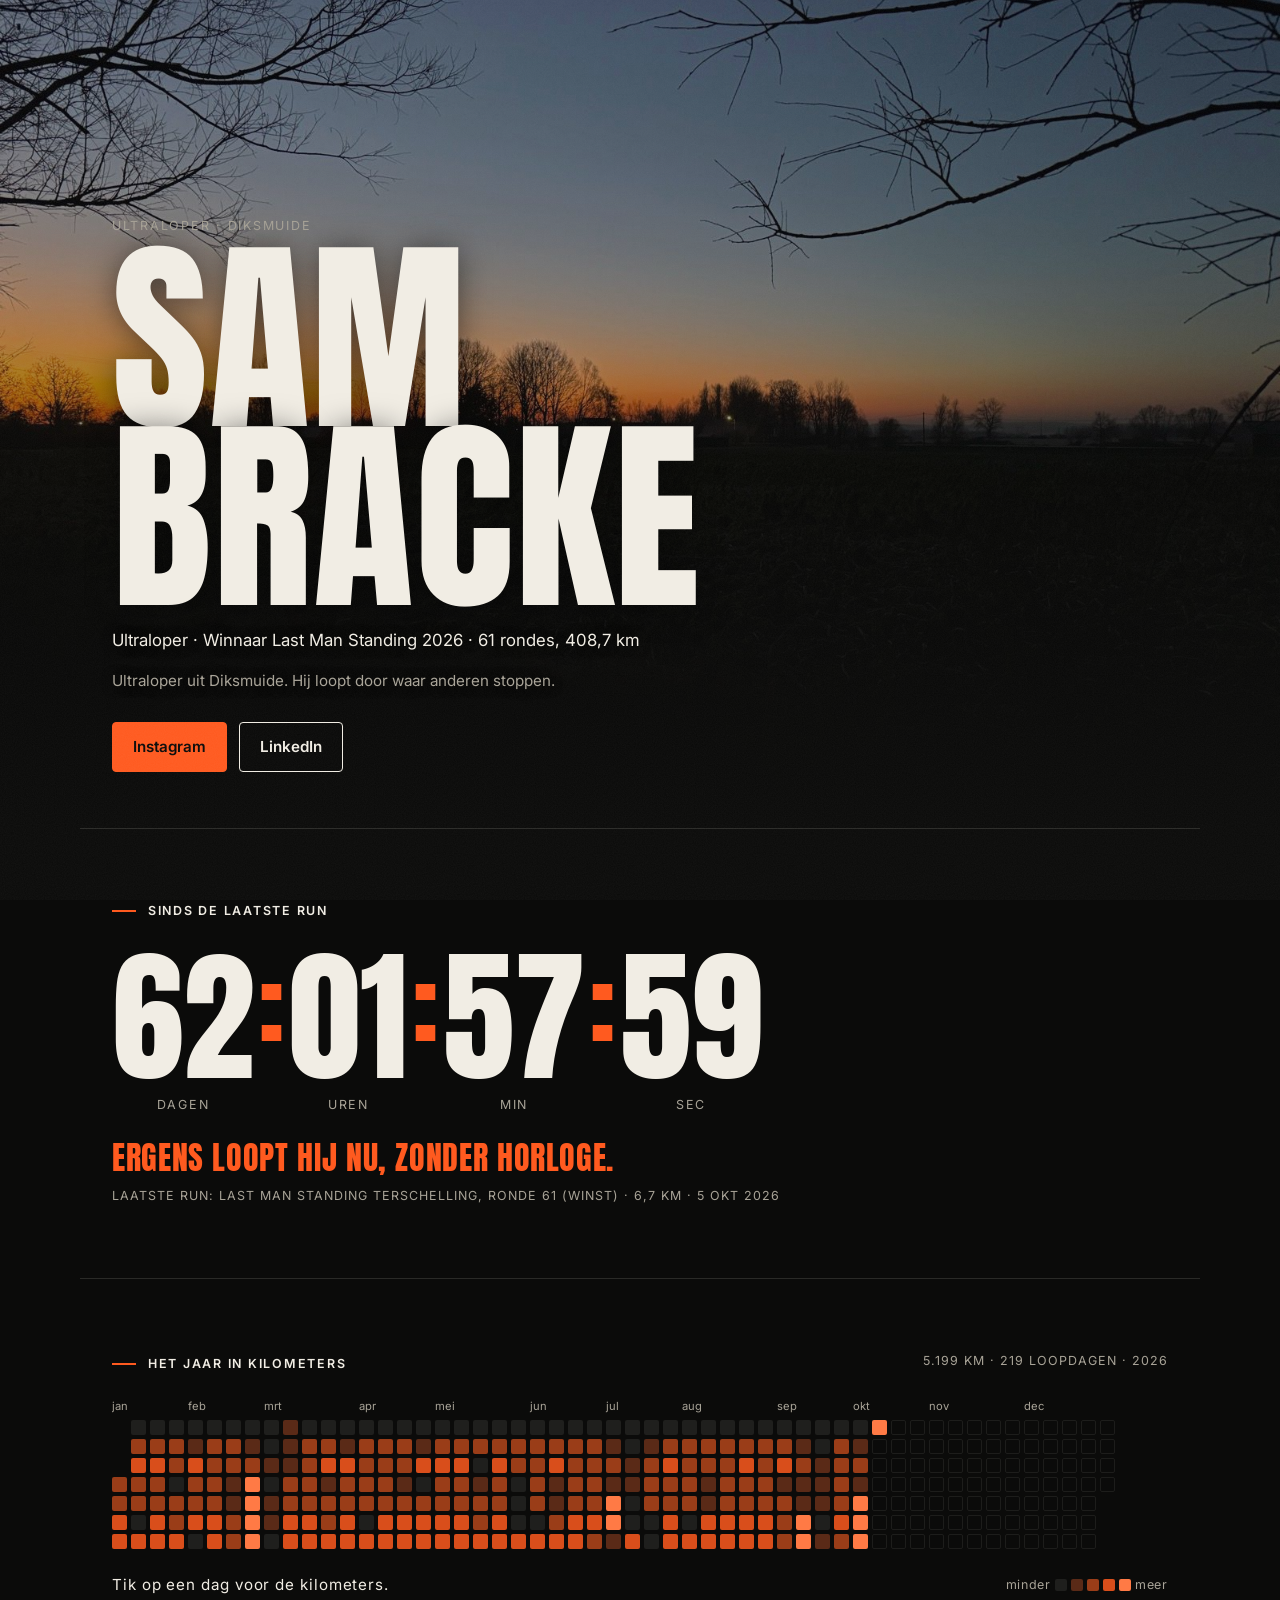
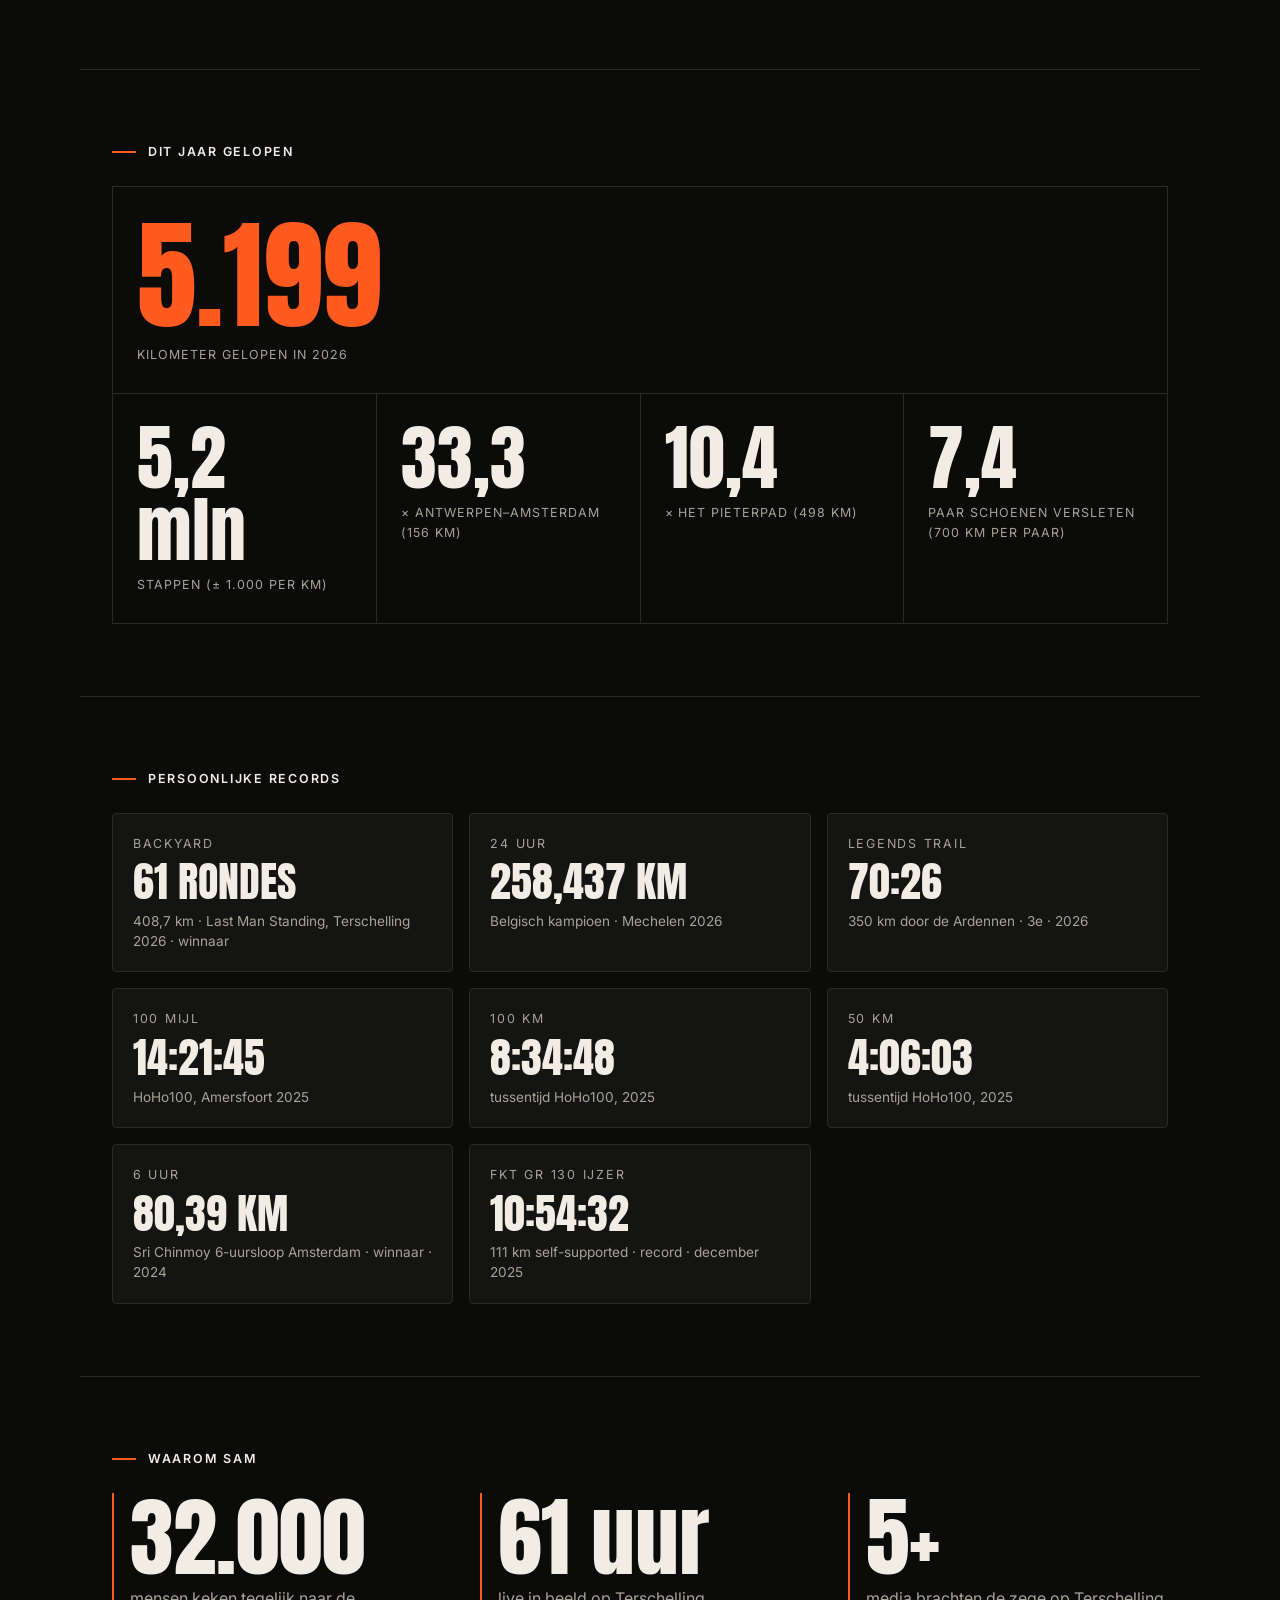
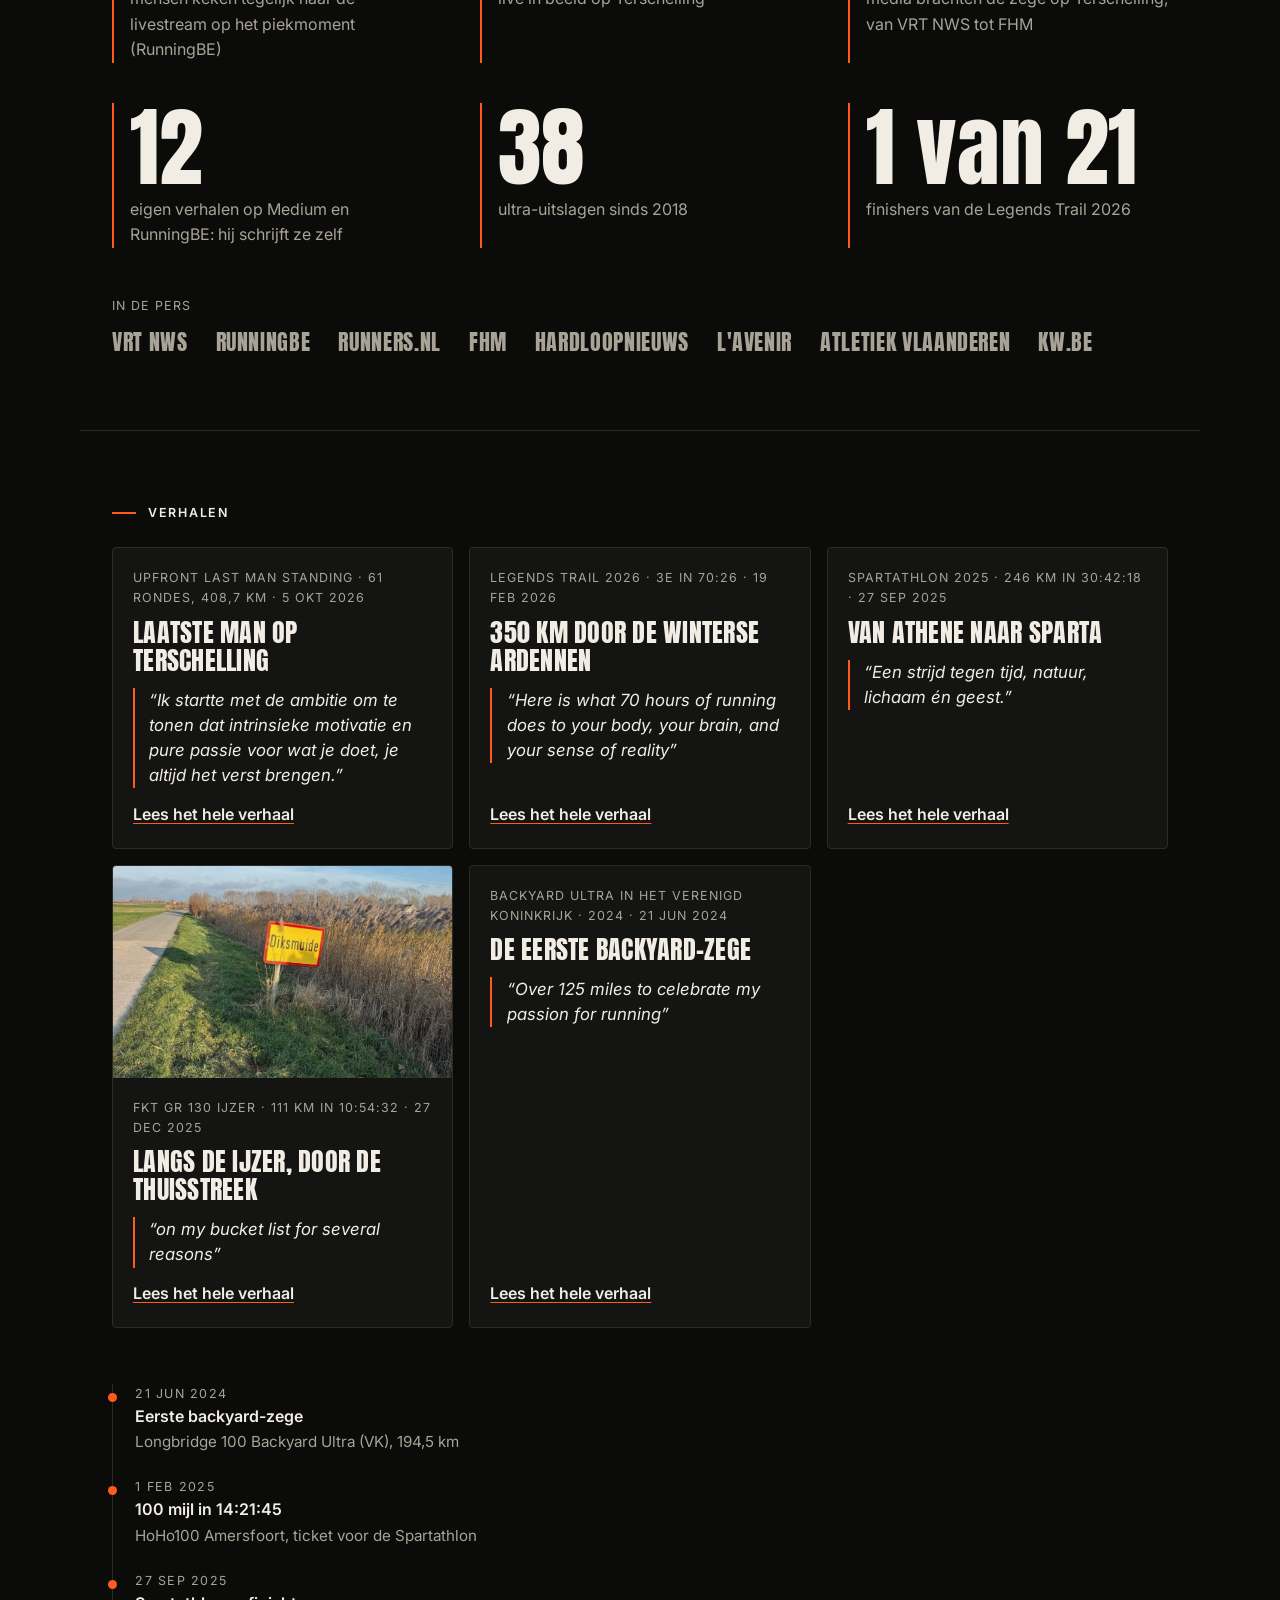
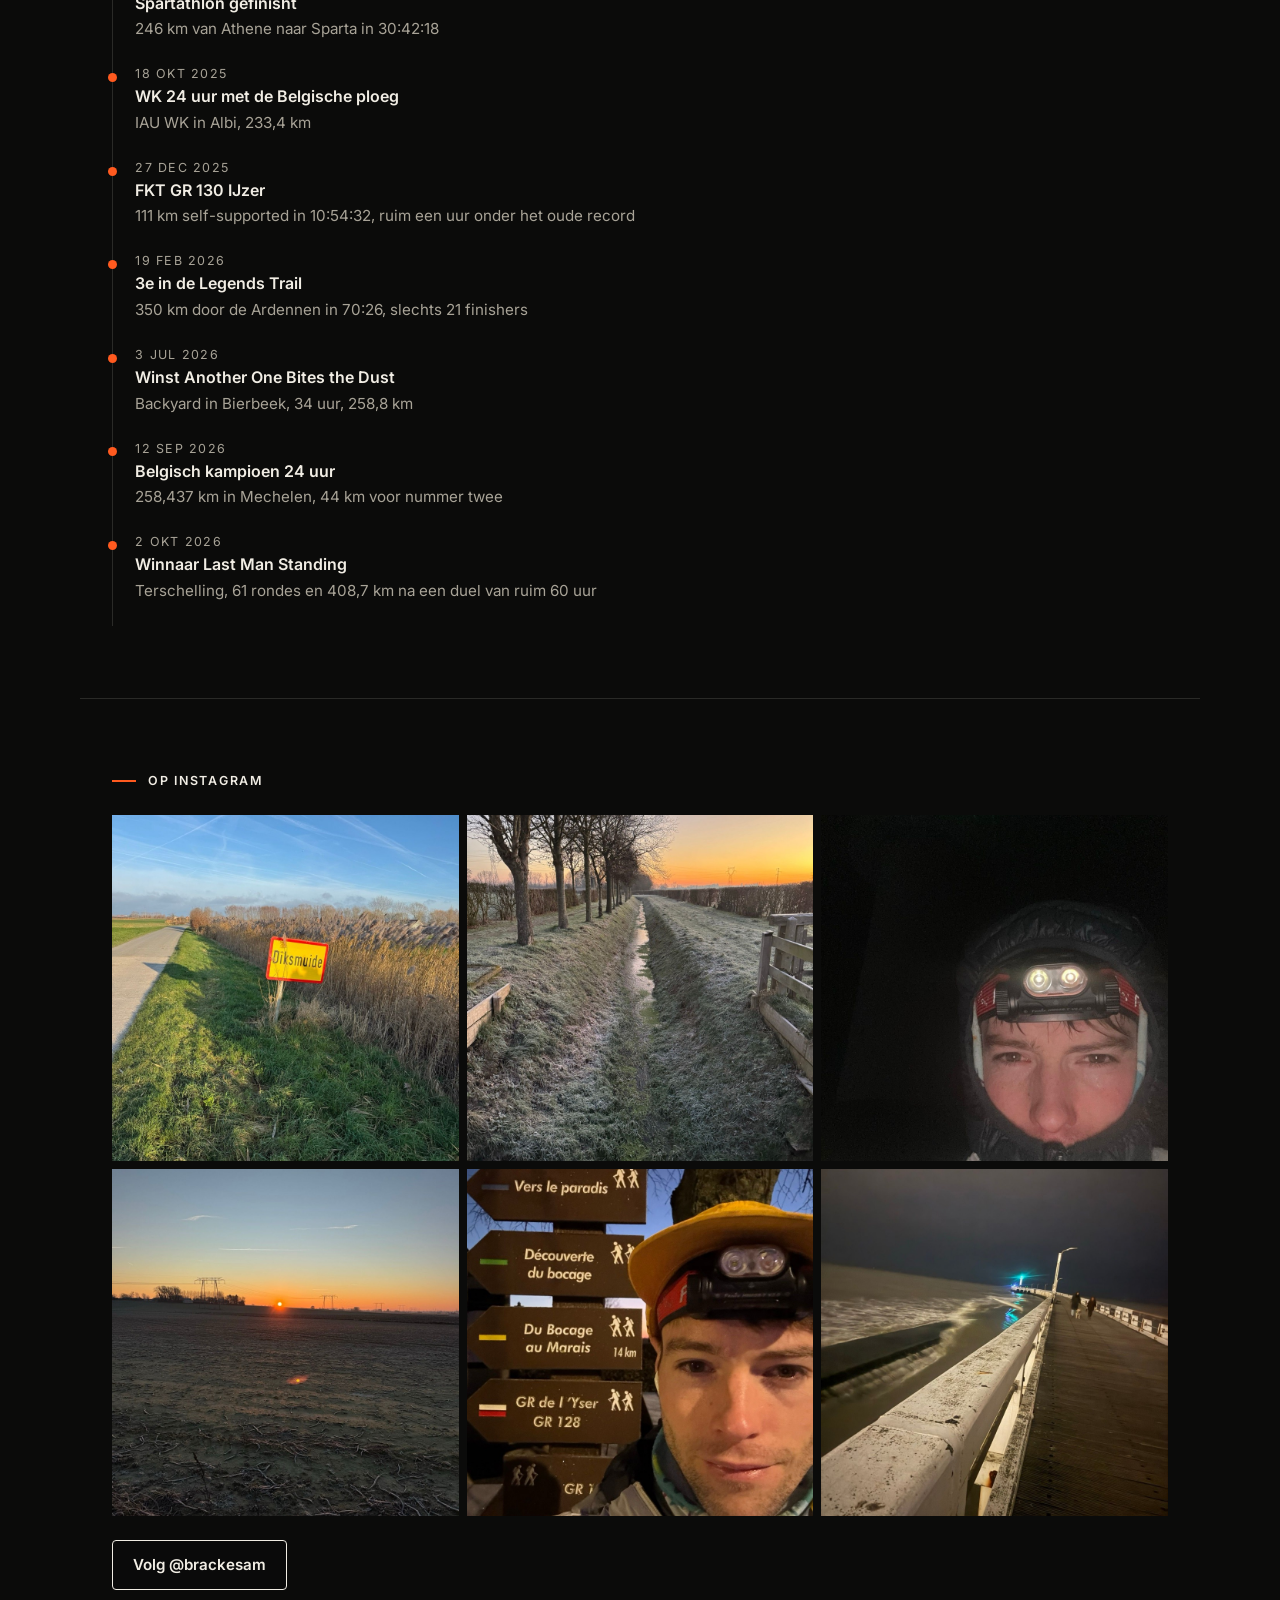
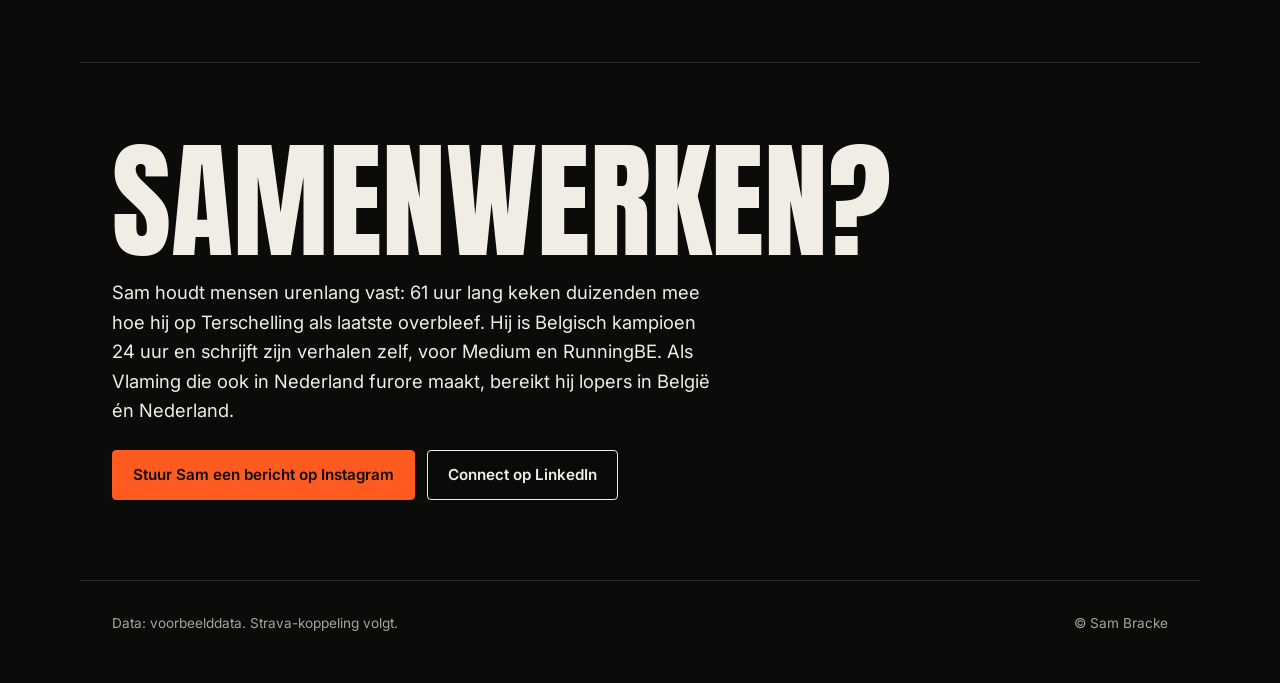
==== index.html @ 998a1718 "Sam Bracke demo-site v1 Co-Authored-By: Claude Opus 5.5 (1M context) <noreply@anthropic.com>" ====
<!doctype html>
<html lang="nl">
<head>
<meta charset="utf-8">
<meta name="viewport" content="width=device-width, initial-scale=1">
<meta name="robots" content="noindex, nofollow">
<title>Sam Bracke · Ultraloper</title>
<meta name="description" content="Sam Bracke, ultraloper. Winnaar Last Man Standing 2026: 61 rondes, 408,7 km.">
<meta name="theme-color" content="#0b0b0a">
<link rel="preconnect" href="https://fonts.googleapis.com">
<link rel="preconnect" href="https://fonts.gstatic.com" crossorigin>
<link href="https://fonts.googleapis.com/css2?family=Anton&family=Inter:wght@400;500;600;700&display=swap" rel="stylesheet">
<link rel="stylesheet" href="styles.css">
</head>
<body>
<a class="skip" href="#main">Naar de inhoud</a>

<header class="hero" id="top">
  <div class="hero__inner wrap">
    <p class="eyebrow">Ultraloper · Diksmuide</p>
    <h1 class="hero__name">Sam<br>Bracke</h1>
    <p class="hero__sub" id="tagline">Ultraloper · Winnaar Last Man Standing 2026 · 61 rondes, 408,7 km</p>
    <p class="hero__tag" id="hero-tag" hidden></p>
    <div class="btns">
      <a class="btn btn--accent" href="https://www.instagram.com/brackesam/" target="_blank" rel="noopener">Instagram</a>
      <a class="btn" href="https://www.linkedin.com/in/sam-bracke-02895a59/" target="_blank" rel="noopener">LinkedIn</a>
    </div>
  </div>
</header>

<main id="main">
  <section class="section wrap" id="sinds" aria-labelledby="sinds-h" hidden>
    <h2 class="kicker" id="sinds-h">Sinds de laatste run</h2>
    <div class="timer" role="timer" aria-live="off">
      <div class="timer__unit"><span class="timer__num" data-t="d">00</span><span class="timer__lbl">dagen</span></div>
      <span class="timer__sep" aria-hidden="true">:</span>
      <div class="timer__unit"><span class="timer__num" data-t="h">00</span><span class="timer__lbl">uren</span></div>
      <span class="timer__sep" aria-hidden="true">:</span>
      <div class="timer__unit"><span class="timer__num" data-t="m">00</span><span class="timer__lbl">min</span></div>
      <span class="timer__sep" aria-hidden="true">:</span>
      <div class="timer__unit"><span class="timer__num" data-t="s">00</span><span class="timer__lbl">sec</span></div>
    </div>
    <p class="timer__quip" id="quip"></p>
    <p class="meta" id="lastrun"></p>
  </section>

  <section class="section wrap" id="kalender" aria-labelledby="kal-h" hidden>
    <div class="section__head">
      <h2 class="kicker" id="kal-h">Het jaar in kilometers</h2>
      <p class="meta" id="kal-sum"></p>
    </div>
    <div class="heat" tabindex="0" aria-label="Jaarkalender, horizontaal scrollbaar">
      <div class="heat__months" id="heat-months" aria-hidden="true"></div>
      <div class="heat__grid" id="heat-grid"></div>
    </div>
    <div class="heat__foot">
      <p class="heat__info" id="heat-info" aria-live="polite">Tik op een dag voor de kilometers.</p>
      <div class="heat__legend" aria-hidden="true">minder <i data-l="0"></i><i data-l="1"></i><i data-l="2"></i><i data-l="3"></i><i data-l="4"></i> meer</div>
    </div>
  </section>

  <section class="section wrap" id="tellers" aria-labelledby="tel-h" hidden>
    <h2 class="kicker" id="tel-h">Dit jaar gelopen</h2>
    <div class="stats" id="stats"></div>
  </section>

  <section class="section wrap" id="prs" aria-labelledby="prs-h" hidden>
    <h2 class="kicker" id="prs-h">Persoonlijke records</h2>
    <div class="cards cards--prs" id="prs-list"></div>
  </section>

  <section class="section wrap" id="bereik" aria-labelledby="ber-h" hidden>
    <h2 class="kicker" id="ber-h">Waarom Sam</h2>
    <div class="impact" id="impact-list"></div>
    <div class="press" id="press-wrap" hidden>
      <p class="meta">In de pers</p>
      <ul class="press__list" id="press-list"></ul>
    </div>
  </section>

  <section class="section wrap" id="verhalen" aria-labelledby="ver-h" hidden>
    <h2 class="kicker" id="ver-h">Verhalen</h2>
    <div class="cards cards--stories" id="stories-list"></div>
    <ol class="timeline" id="timeline" hidden></ol>
  </section>

  <section class="section wrap" id="instagram" aria-labelledby="ig-h" hidden>
    <h2 class="kicker" id="ig-h">Op Instagram</h2>
    <div class="ig" id="ig-list"></div>
    <div class="btns"><a class="btn" href="https://www.instagram.com/brackesam/" target="_blank" rel="noopener">Volg @brackesam</a></div>
  </section>

  <section class="section wrap cta" id="samenwerken" aria-labelledby="sam-h">
    <h2 class="cta__title" id="sam-h">Samenwerken?</h2>
    <p class="cta__pitch" id="pitch">Sam loopt verder dan de meeste mensen rijden op een dag, en neemt zijn publiek mee in elke kilometer. Op zoek naar een partner die dat verhaal mee wil dragen.</p>
    <div class="btns">
      <a class="btn btn--accent" href="https://ig.me/m/brackesam" target="_blank" rel="noopener">Stuur Sam een bericht op Instagram</a>
      <a class="btn" href="https://www.linkedin.com/in/sam-bracke-02895a59/" target="_blank" rel="noopener">Connect op LinkedIn</a>
    </div>
  </section>
</main>

<footer class="footer wrap">
  <p id="footer-data">Data: voorbeelddata. Strava-koppeling volgt.</p>
  <p>© Sam Bracke</p>
</footer>
<script src="app.js" defer></script>
</body>
</html>
---- styles.css ----
/* Kleuren: pas hier aan (Sam kiest later zijn eigen palet) */
:root {
  --bg: #0b0b0a;
  --bg-2: #141413;
  --bg-3: #1d1d1b;
  --line: #2a2a27;
  --text: #f1ede4;
  --muted: #a8a397;
  --accent: #ff5a1f;
  --accent-ink: #0b0b0a;
  --heat-0: #1f1f1d;
  --heat-1: #5a2a17;
  --heat-2: #9a3d18;
  --heat-3: #d94e1b;
  --heat-4: #ff7a45;
  --font-display: "Anton", "Bebas Neue", Impact, "Arial Narrow", sans-serif;
  --font-text: "Inter", system-ui, -apple-system, "Segoe UI", sans-serif;
  --gutter: 16px;
  --max: 1120px;
  --radius: 4px;
  color-scheme: dark;
}

*, *::before, *::after { box-sizing: border-box; }
html { -webkit-text-size-adjust: 100%; scroll-behavior: smooth; }
@media (prefers-reduced-motion: reduce) { html { scroll-behavior: auto; } }
body {
  margin: 0; background: var(--bg); color: var(--text);
  font: 400 1rem/1.6 var(--font-text);
  overflow-x: hidden;
}
/* lichte filmkorrel */
body::after {
  content: ""; position: fixed; inset: 0; pointer-events: none; z-index: 50; opacity: .07;
  background-image: url("data:image/svg+xml;utf8,<svg xmlns='http://www.w3.org/2000/svg' width='160' height='160'><filter id='n'><feTurbulence type='fractalNoise' baseFrequency='.9' numOctaves='2' stitchTiles='stitch'/><feColorMatrix values='0 0 0 0 1  0 0 0 0 1  0 0 0 0 1  0 0 0 .6 0'/></filter><rect width='100%' height='100%' filter='url(%23n)'/></svg>");
}
img { max-width: 100%; display: block; }
a { color: var(--text); text-decoration-color: var(--accent); text-underline-offset: 3px; }
a:hover { color: var(--accent); }
:focus-visible { outline: 2px solid var(--accent); outline-offset: 3px; }
[hidden] { display: none !important; }

.wrap { width: 100%; max-width: var(--max); margin-inline: auto; padding-inline: var(--gutter); }
@media (min-width: 768px) { :root { --gutter: 32px; } }

.skip { position: absolute; left: -9999px; top: 0; background: var(--accent); color: var(--accent-ink); padding: .5rem 1rem; z-index: 100; }
.skip:focus { left: var(--gutter); }

.eyebrow, .kicker, .meta, .timer__lbl, .stat__lbl, .card__label, .heat__info, .heat__legend {
  font-size: .78rem; letter-spacing: .14em; text-transform: uppercase; color: var(--muted);
}
.kicker { margin: 0 0 1.5rem; font-weight: 600; color: var(--text); display: flex; align-items: center; gap: .75rem; }
.kicker::before { content: ""; width: 24px; height: 2px; background: var(--accent); flex: none; }
.meta { margin: .5rem 0 0; letter-spacing: .08em; }

/* Hero */
.hero {
  position: relative; min-height: 92svh; display: flex; align-items: flex-end;
  background-color: var(--bg);
  background-image:
    linear-gradient(180deg, rgba(11,11,10,.15) 0%, rgba(11,11,10,.35) 45%, var(--bg) 100%),
    var(--hero-img, none),
    radial-gradient(120% 80% at 70% 20%, #3a2016 0%, #17110e 45%, var(--bg) 80%);
  background-size: cover; background-position: center 30%;
}
.hero__inner { padding-top: 6rem; padding-bottom: 3.5rem; }
.hero__name {
  font: 400 clamp(4.6rem, 25vw, 13rem)/.86 var(--font-display);
  text-transform: uppercase; letter-spacing: .005em; margin: .5rem 0 1.25rem;
  text-shadow: 0 2px 30px rgba(0,0,0,.5);
}
.hero__sub { max-width: 34rem; margin: 0 0 1rem; font-size: 1.05rem; color: var(--text); text-shadow: 0 1px 12px rgba(0,0,0,.7); }

.btns { display: flex; flex-wrap: wrap; gap: .75rem; margin-top: 1.5rem; }
.btn {
  display: inline-flex; align-items: center; justify-content: center; min-height: 48px;
  padding: .75rem 1.25rem; border: 1px solid var(--text); border-radius: var(--radius);
  color: var(--text); text-decoration: none; font-weight: 600; font-size: .95rem; background: rgba(11,11,10,.35);
}
.btn:hover { border-color: var(--accent); color: var(--accent); }
.btn--accent { background: var(--accent); border-color: var(--accent); color: var(--accent-ink); }
.btn--accent:hover { background: var(--text); border-color: var(--text); color: var(--bg); }

/* Secties */
.section { padding-block: 4.5rem; border-top: 1px solid var(--line); }
.section__head { display: flex; flex-wrap: wrap; justify-content: space-between; align-items: baseline; gap: .5rem 1.5rem; margin-bottom: 1.5rem; }
.section__head .kicker { margin: 0; }
.section__head .meta { margin: 0; }

/* Timer */
.timer { display: flex; align-items: flex-start; gap: .25rem; font-variant-numeric: tabular-nums; }
.timer__unit { display: flex; flex-direction: column; align-items: center; }
.timer__num { font: 400 clamp(3.2rem, 17vw, 9rem)/1 var(--font-display); color: var(--text); }
.timer__sep { font: 400 clamp(2.6rem, 13vw, 7rem)/1.1 var(--font-display); color: var(--accent); }
.timer__lbl { margin-top: .4rem; }
.timer__quip { font: 400 clamp(1.4rem, 5vw, 2rem)/1.2 var(--font-display); text-transform: uppercase; color: var(--accent); margin: 1.5rem 0 0; letter-spacing: .02em; }

/* Heatmap */
.heat { overflow-x: auto; overscroll-behavior-x: contain; padding-bottom: .5rem; -webkit-overflow-scrolling: touch; scrollbar-color: var(--line) transparent; }
.heat__months, .heat__grid { display: grid; grid-template-columns: repeat(53, var(--cell)); gap: var(--gap); width: max-content; }
.heat { --cell: 13px; --gap: 3px; }
@media (min-width: 1100px) { .heat { --cell: 15px; --gap: 4px; } }
.heat__months { font-size: .7rem; color: var(--muted); margin-bottom: 6px; height: 1rem; }
.heat__months span { white-space: nowrap; }
.heat__grid { grid-template-rows: repeat(7, var(--cell)); grid-auto-flow: column; }
.day { width: var(--cell); height: var(--cell); border-radius: 2px; background: var(--heat-0); border: 0; padding: 0; cursor: pointer; }
.day[data-l="1"] { background: var(--heat-1); }
.day[data-l="2"] { background: var(--heat-2); }
.day[data-l="3"] { background: var(--heat-3); }
.day[data-l="4"] { background: var(--heat-4); }
.day--future { background: transparent; outline: 1px solid var(--bg-3); outline-offset: -1px; cursor: default; }
.day--blank { visibility: hidden; }
.day.is-active { box-shadow: 0 0 0 2px var(--text); }
.day:focus-visible { outline-offset: 1px; }
.heat__foot { display: flex; flex-wrap: wrap; justify-content: space-between; gap: .75rem 1.5rem; margin-top: 1rem; }
.heat__info { margin: 0; color: var(--text); letter-spacing: .06em; text-transform: none; font-size: .95rem; }
.heat__legend { display: flex; align-items: center; gap: 4px; letter-spacing: .06em; text-transform: none; }
.heat__legend i { width: 12px; height: 12px; border-radius: 2px; background: var(--heat-0); }
.heat__legend i[data-l="1"] { background: var(--heat-1); } .heat__legend i[data-l="2"] { background: var(--heat-2); }
.heat__legend i[data-l="3"] { background: var(--heat-3); } .heat__legend i[data-l="4"] { background: var(--heat-4); }

/* Tellers */
.stats { display: grid; grid-template-columns: 1fr 1fr; gap: 1px; background: var(--line); border: 1px solid var(--line); }
.stat { background: var(--bg); padding: 1.25rem 1rem 1.4rem; min-width: 0; }
.stat--wide { grid-column: 1 / -1; }
.stat__num { display: block; font: 400 clamp(2.4rem, 11vw, 4.5rem)/1 var(--font-display); font-variant-numeric: tabular-nums;  }
.stat--wide .stat__num { font-size: clamp(3.6rem, 18vw, 7.5rem); color: var(--accent); }
.stat__lbl { display: block; margin-top: .6rem; letter-spacing: .08em; }
@media (min-width: 900px) {
  .stats { grid-template-columns: repeat(4, 1fr); }
  .stat { padding: 1.75rem 1.5rem; }
}

/* Kaarten */
.cards { display: grid; gap: 1rem; }
.card { background: var(--bg-2); border: 1px solid var(--line); border-radius: var(--radius); padding: 1.25rem; min-width: 0; }
.card__value { font: 400 clamp(2rem, 8vw, 2.8rem)/1.05 var(--font-display); margin: .4rem 0 .5rem; text-transform: uppercase; }
.card__detail { margin: 0; color: var(--muted); font-size: .95rem; }
.cards--prs { grid-template-columns: repeat(2, 1fr); gap: .5rem; }
.cards--prs .card { padding: 1rem .9rem; }
.cards--prs .card__value { font-size: clamp(1.45rem, 6.6vw, 2.6rem); }
.cards--prs .card__detail { font-size: .85rem; line-height: 1.45; }
@media (min-width: 640px) { .cards--prs { gap: 1rem; } .cards--prs .card { padding: 1.25rem; } }
@media (min-width: 1000px) { .cards--prs { grid-template-columns: repeat(3, 1fr); } }

/* Impact */
.impact { display: grid; gap: 2rem; }
.impact__item { border-left: 2px solid var(--accent); padding-left: 1rem; }
.impact__value { display: block; font: 400 clamp(3rem, 14vw, 5.5rem)/1 var(--font-display); }
.impact__label { display: block; color: var(--muted); margin-top: .35rem; max-width: 22rem; }
@media (min-width: 768px) { .impact { grid-template-columns: repeat(2, 1fr); gap: 2.5rem 3rem; } }
@media (min-width: 1100px) { .impact { grid-template-columns: repeat(3, 1fr); } }
.press { margin-top: 3rem; }
.press__list { list-style: none; padding: 0; margin: .75rem 0 0; display: flex; flex-wrap: wrap; gap: .5rem 1.75rem; }
.press__list a { font: 400 1.35rem/1.3 var(--font-display); text-transform: uppercase; text-decoration: none; color: var(--muted); letter-spacing: .03em; }
.press__list a:hover { color: var(--text); }

/* Verhalen */
.story { padding: 0; overflow: hidden; display: flex; flex-direction: column; }
.story__img { aspect-ratio: 16 / 10; object-fit: cover; width: 100%; background: var(--bg-3); filter: saturate(.85); }
.story__body { padding: 1.25rem; display: flex; flex-direction: column; gap: .6rem; flex: 1; }
.story__title { font: 400 1.6rem/1.1 var(--font-display); text-transform: uppercase; margin: 0; letter-spacing: .01em; }
.story__quote { margin: .25rem 0; font-size: 1.05rem; line-height: 1.5; color: var(--text); border-left: 2px solid var(--accent); padding-left: .9rem; font-style: italic; }
.story__link { margin-top: auto; font-weight: 600; }
@media (min-width: 768px) { .cards--stories { grid-template-columns: repeat(2, 1fr); } }
@media (min-width: 1100px) { .cards--stories { grid-template-columns: repeat(3, 1fr); } }

.timeline { list-style: none; margin: 3.5rem 0 0; padding: 0; border-left: 1px solid var(--line); }
.timeline li { position: relative; padding: 0 0 1.4rem 1.4rem; }
.timeline li::before { content: ""; position: absolute; left: -5px; top: .55rem; width: 9px; height: 9px; border-radius: 50%; background: var(--accent); }
.timeline time { display: block; font-size: .78rem; letter-spacing: .1em; text-transform: uppercase; color: var(--muted); }
.timeline strong { display: block; font-weight: 600; }
.timeline span { color: var(--muted); font-size: .95rem; }

/* Instagram */
.ig { display: grid; grid-template-columns: repeat(3, 1fr); gap: 4px; }
.ig a { display: block; aspect-ratio: 1; overflow: hidden; background: var(--bg-3); }
.ig img { width: 100%; height: 100%; object-fit: cover; transition: opacity .2s; }
.ig a:hover img { opacity: .8; }
@media (min-width: 900px) { .ig { gap: 8px; } }

/* CTA */
.cta { padding-block: 5rem; }
.cta__title { font: 400 clamp(3rem, 15vw, 8rem)/.9 var(--font-display); text-transform: uppercase; margin: 0 0 1.25rem; }
.cta__pitch { font-size: 1.15rem; max-width: 38rem; margin: 0; }
.cta .btn { flex: 1 1 260px; }
@media (min-width: 768px) { .cta .btn { flex: 0 0 auto; } }

.footer { padding-block: 2rem 3rem; border-top: 1px solid var(--line); color: var(--muted); font-size: .85rem; display: flex; flex-wrap: wrap; justify-content: space-between; gap: .5rem 2rem; }
.footer p { margin: 0; }

@media (prefers-reduced-motion: reduce) { *, *::before, *::after { transition: none !important; animation: none !important; } }
.card__label { margin: 0; }
.hero__tag { max-width: 34rem; margin: 0 0 1.75rem; color: var(--muted); font-size: .95rem; text-shadow: 0 1px 12px rgba(0,0,0,.7); }
.hero__tag[hidden] + .btns { margin-top: 1.75rem; }
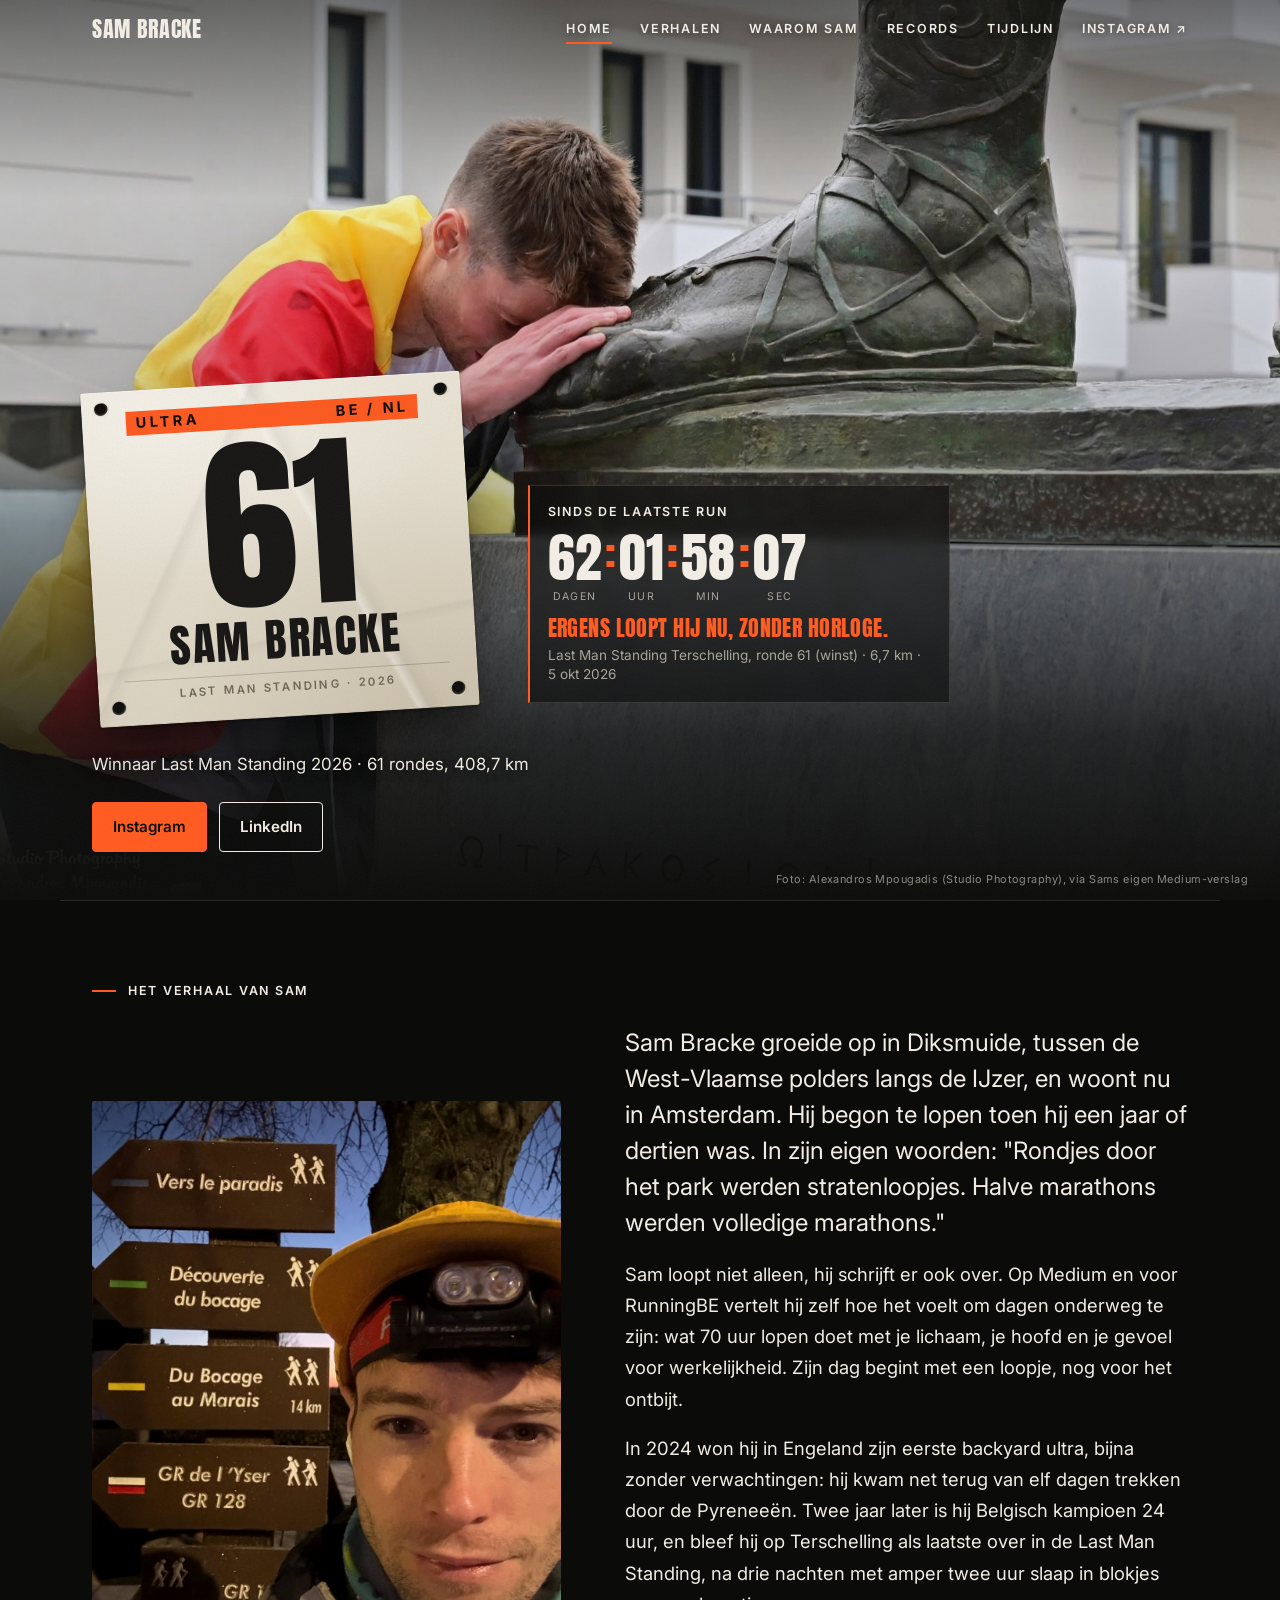
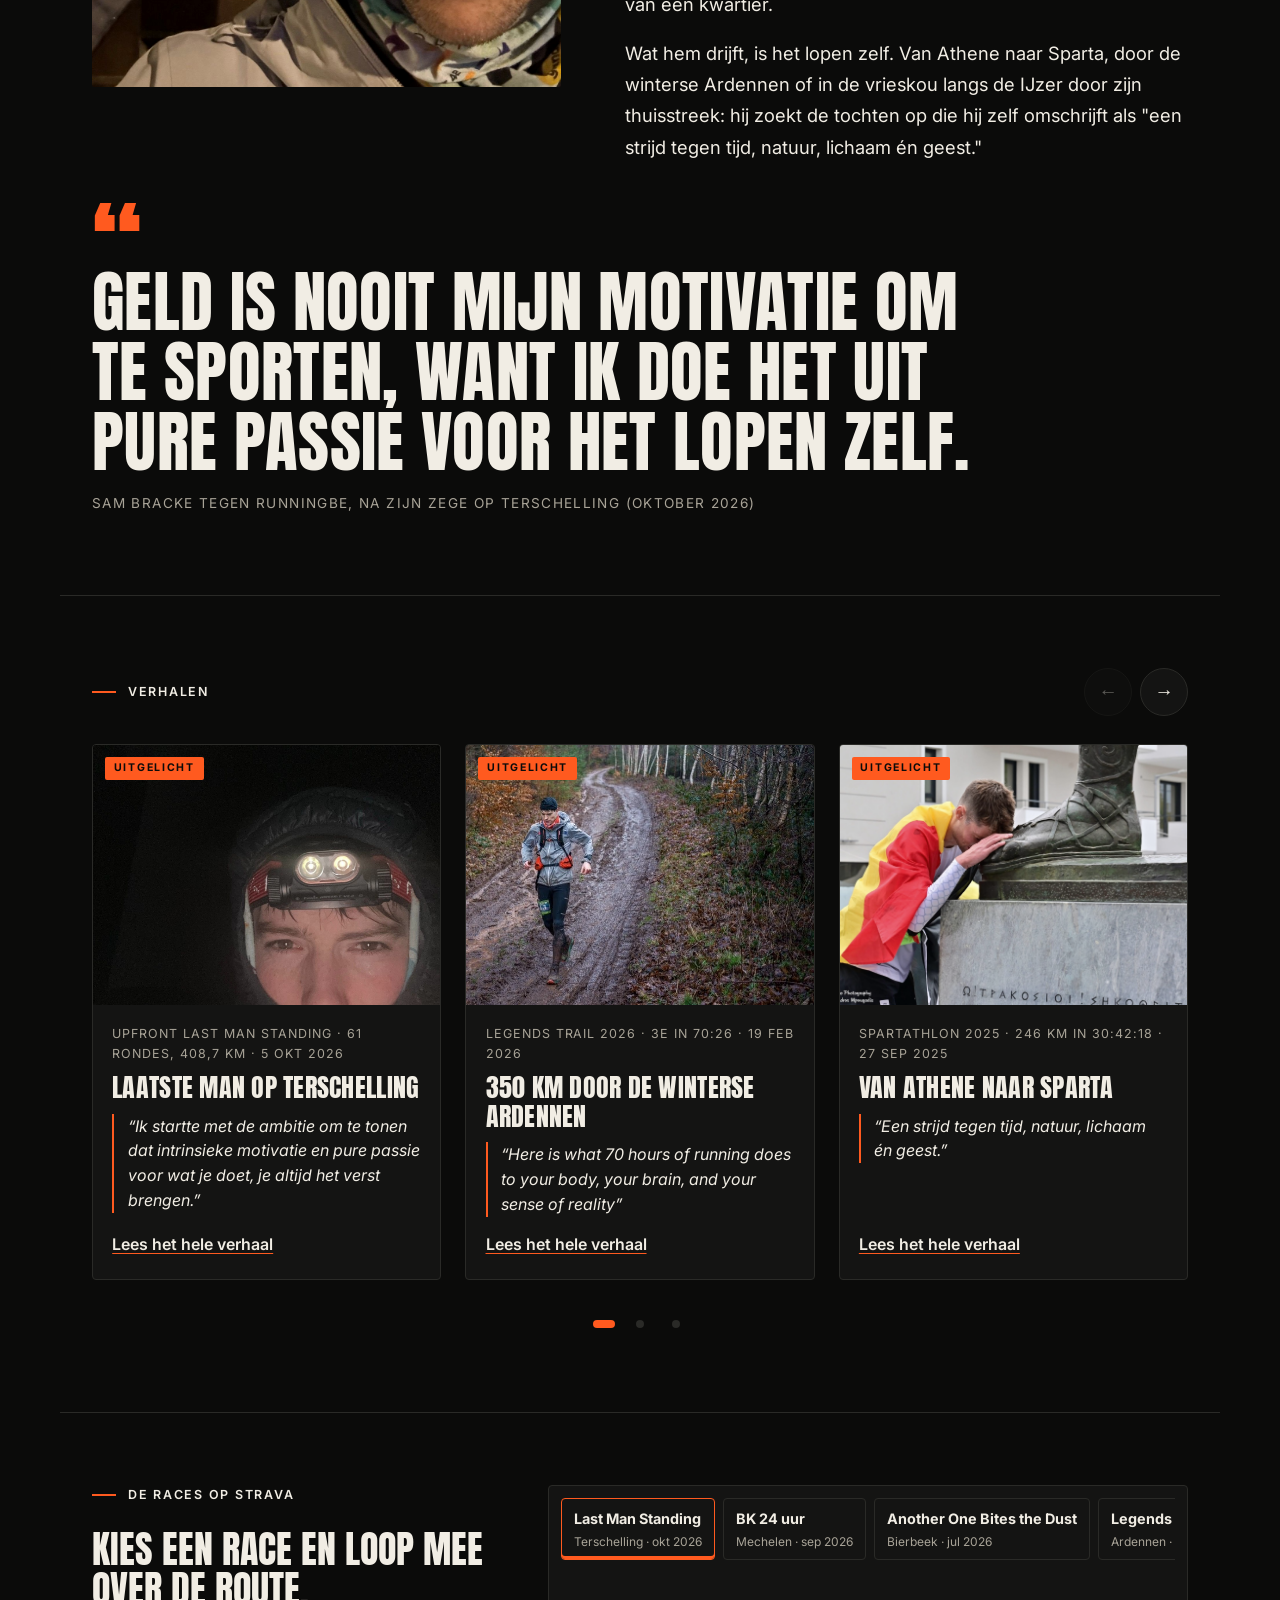
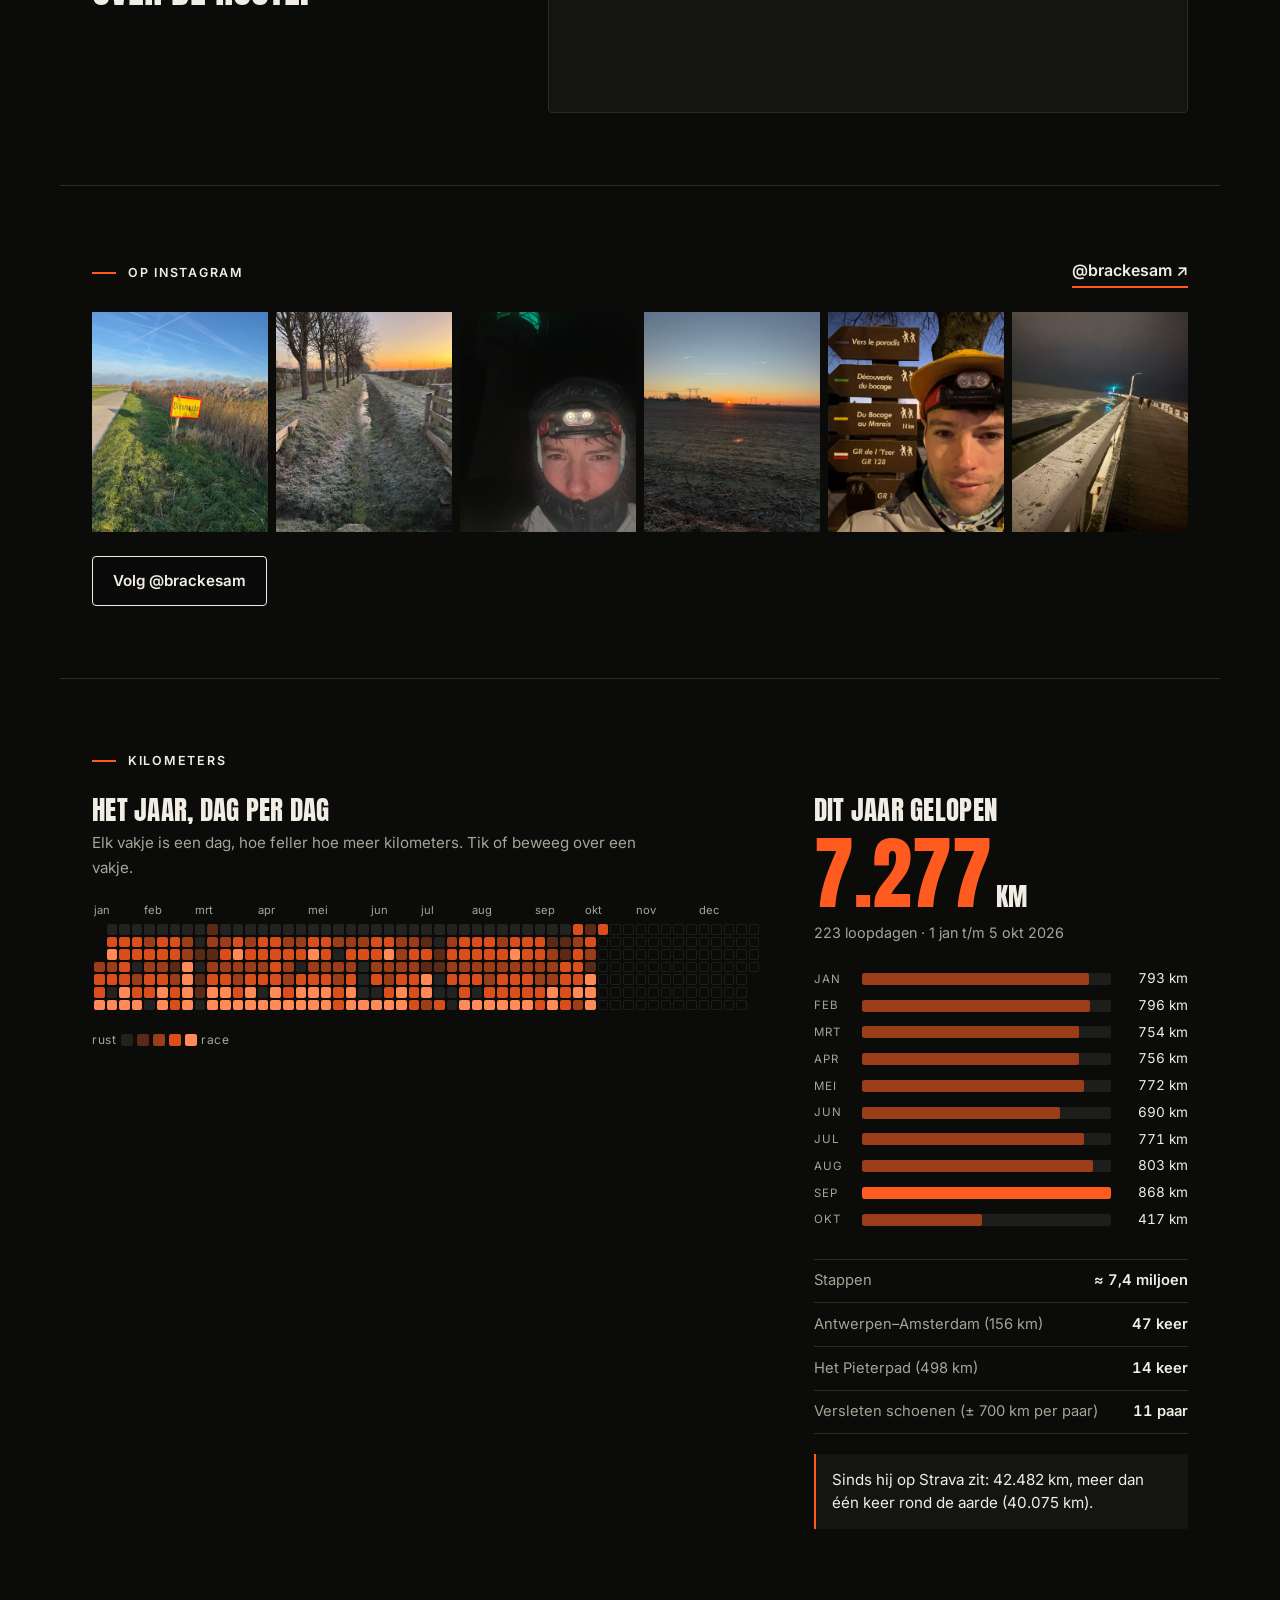
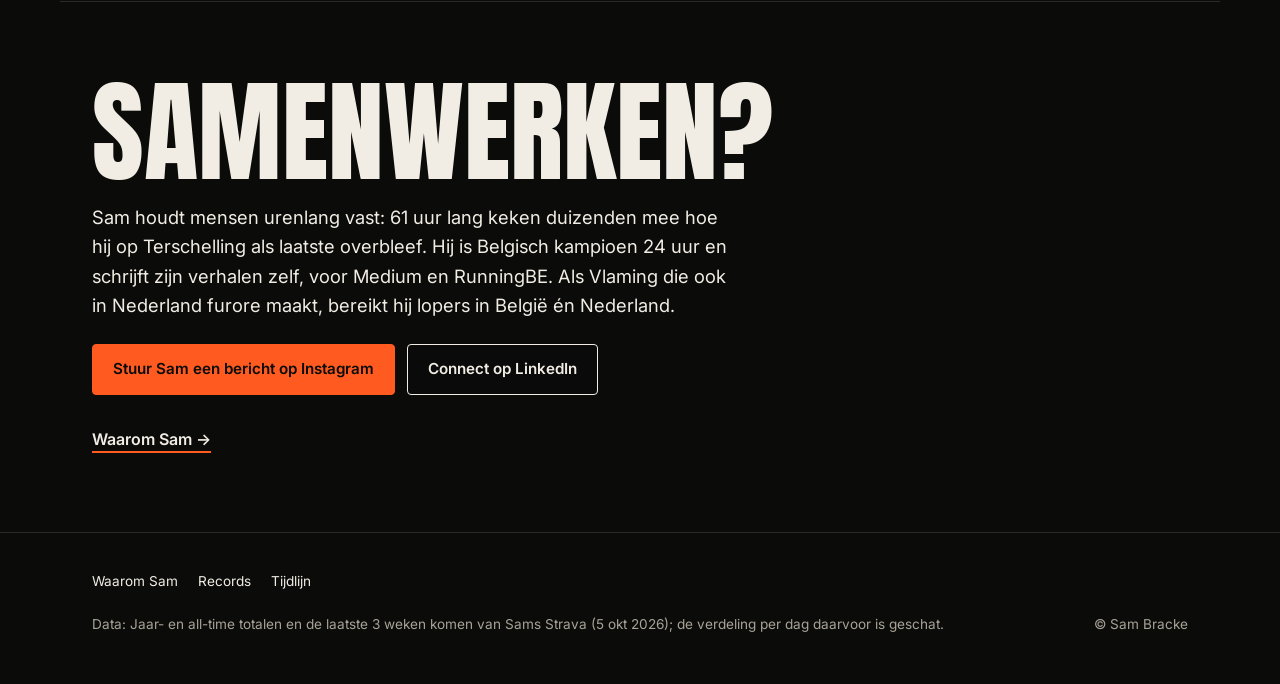
==== commit 6c2ca4ca: "v2: borstnummer-hero, verhaal van Sam, verhalen-slider, menu + subpagina's, echte Strava-totalen en " ====
--- a/index.html
+++ b/index.html
@@ -9,85 +9,137 @@
 <meta name="theme-color" content="#0b0b0a">
 <link rel="preconnect" href="https://fonts.googleapis.com">
 <link rel="preconnect" href="https://fonts.gstatic.com" crossorigin>
-<link href="https://fonts.googleapis.com/css2?family=Anton&family=Inter:wght@400;500;600;700&display=swap" rel="stylesheet">
+<link href="https://fonts.googleapis.com/css2?family=Anton&family=Inter:ital,wght@0,400;0,500;0,600;0,700;1,400&display=swap" rel="stylesheet">
 <link rel="stylesheet" href="styles.css">
 </head>
-<body>
+<body class="page-home">
 <a class="skip" href="#main">Naar de inhoud</a>
 
-<header class="hero" id="top">
+<header class="topbar" id="topbar">
+  <div class="topbar__inner wrap">
+    <a class="topbar__brand" href="index.html" aria-label="Sam Bracke, naar de homepage">Sam Bracke</a>
+    <button class="menu-btn" type="button" aria-expanded="false" aria-controls="site-nav">
+      <span class="menu-btn__bars" aria-hidden="true"><i></i><i></i><i></i></span>
+      <span class="menu-btn__lbl">Menu</span>
+    </button>
+    <nav class="nav" id="site-nav" aria-label="Hoofdmenu">
+      <ul class="nav__list">
+        <li><a href="index.html" aria-current="page">Home</a></li>
+        <li><a href="index.html#verhalen">Verhalen</a></li>
+        <li><a href="waarom-sam.html">Waarom Sam</a></li>
+        <li><a href="records.html">Records</a></li>
+        <li><a href="tijdlijn.html">Tijdlijn</a></li>
+        <li><a href="https://www.instagram.com/brackesam/" target="_blank" rel="noopener">Instagram <span aria-hidden="true">↗</span><span class="sr-only">(opent in nieuw venster)</span></a></li>
+      </ul>
+    </nav>
+  </div>
+</header>
+
+<section class="hero" id="top" aria-label="Sam Bracke">
   <div class="hero__inner wrap">
-    <p class="eyebrow">Ultraloper · Diksmuide</p>
-    <h1 class="hero__name">Sam<br>Bracke</h1>
-    <p class="hero__sub" id="tagline">Ultraloper · Winnaar Last Man Standing 2026 · 61 rondes, 408,7 km</p>
-    <p class="hero__tag" id="hero-tag" hidden></p>
+    <div class="hero__row">
+      <h1 class="bib">
+        <span class="bib__band" aria-hidden="true"><span>Ultra</span><span>BE / NL</span></span>
+        <span class="bib__num" aria-hidden="true">61</span>
+        <span class="bib__name">Sam Bracke</span>
+        <span class="bib__foot" aria-hidden="true">Last Man Standing · 2026</span>
+        <span class="bib__hole bib__hole--tl" aria-hidden="true"></span>
+        <span class="bib__hole bib__hole--tr" aria-hidden="true"></span>
+        <span class="bib__hole bib__hole--bl" aria-hidden="true"></span>
+        <span class="bib__hole bib__hole--br" aria-hidden="true"></span>
+      </h1>
+
+      <div class="since" id="sinds" hidden>
+        <h2 class="since__h">Sinds de laatste run</h2>
+        <div class="timer" role="timer" aria-live="off">
+          <div class="timer__unit"><span class="timer__num" data-t="d">00</span><span class="timer__lbl">dagen</span></div>
+          <span class="timer__sep" aria-hidden="true">:</span>
+          <div class="timer__unit"><span class="timer__num" data-t="h">00</span><span class="timer__lbl">uur</span></div>
+          <span class="timer__sep" aria-hidden="true">:</span>
+          <div class="timer__unit"><span class="timer__num" data-t="m">00</span><span class="timer__lbl">min</span></div>
+          <span class="timer__sep" aria-hidden="true">:</span>
+          <div class="timer__unit"><span class="timer__num" data-t="s">00</span><span class="timer__lbl">sec</span></div>
+        </div>
+        <p class="since__quip" id="quip"></p>
+        <p class="since__meta" id="lastrun"></p>
+      </div>
+    </div>
+
+    <p class="hero__sub" id="tagline">Winnaar Last Man Standing 2026 · 61 rondes, 408,7 km</p>
+    <p class="hero__credit" id="hero-credit" hidden></p>
     <div class="btns">
       <a class="btn btn--accent" href="https://www.instagram.com/brackesam/" target="_blank" rel="noopener">Instagram</a>
       <a class="btn" href="https://www.linkedin.com/in/sam-bracke-02895a59/" target="_blank" rel="noopener">LinkedIn</a>
     </div>
   </div>
-</header>
+</section>
 
 <main id="main">
-  <section class="section wrap" id="sinds" aria-labelledby="sinds-h" hidden>
-    <h2 class="kicker" id="sinds-h">Sinds de laatste run</h2>
-    <div class="timer" role="timer" aria-live="off">
-      <div class="timer__unit"><span class="timer__num" data-t="d">00</span><span class="timer__lbl">dagen</span></div>
-      <span class="timer__sep" aria-hidden="true">:</span>
-      <div class="timer__unit"><span class="timer__num" data-t="h">00</span><span class="timer__lbl">uren</span></div>
-      <span class="timer__sep" aria-hidden="true">:</span>
-      <div class="timer__unit"><span class="timer__num" data-t="m">00</span><span class="timer__lbl">min</span></div>
-      <span class="timer__sep" aria-hidden="true">:</span>
-      <div class="timer__unit"><span class="timer__num" data-t="s">00</span><span class="timer__lbl">sec</span></div>
+  <section class="section wrap about" id="verhaal" aria-labelledby="verhaal-h" hidden>
+    <h2 class="kicker" id="verhaal-h">Het verhaal van Sam</h2>
+    <div class="about__grid">
+      <figure class="about__photo" id="about-photo" hidden></figure>
+      <div class="about__text" id="about-text"></div>
     </div>
-    <p class="timer__quip" id="quip"></p>
-    <p class="meta" id="lastrun"></p>
-  </section>
-
-  <section class="section wrap" id="kalender" aria-labelledby="kal-h" hidden>
-    <div class="section__head">
-      <h2 class="kicker" id="kal-h">Het jaar in kilometers</h2>
-      <p class="meta" id="kal-sum"></p>
-    </div>
-    <div class="heat" tabindex="0" aria-label="Jaarkalender, horizontaal scrollbaar">
-      <div class="heat__months" id="heat-months" aria-hidden="true"></div>
-      <div class="heat__grid" id="heat-grid"></div>
-    </div>
-    <div class="heat__foot">
-      <p class="heat__info" id="heat-info" aria-live="polite">Tik op een dag voor de kilometers.</p>
-      <div class="heat__legend" aria-hidden="true">minder <i data-l="0"></i><i data-l="1"></i><i data-l="2"></i><i data-l="3"></i><i data-l="4"></i> meer</div>
-    </div>
-  </section>
-
-  <section class="section wrap" id="tellers" aria-labelledby="tel-h" hidden>
-    <h2 class="kicker" id="tel-h">Dit jaar gelopen</h2>
-    <div class="stats" id="stats"></div>
-  </section>
-
-  <section class="section wrap" id="prs" aria-labelledby="prs-h" hidden>
-    <h2 class="kicker" id="prs-h">Persoonlijke records</h2>
-    <div class="cards cards--prs" id="prs-list"></div>
-  </section>
-
-  <section class="section wrap" id="bereik" aria-labelledby="ber-h" hidden>
-    <h2 class="kicker" id="ber-h">Waarom Sam</h2>
-    <div class="impact" id="impact-list"></div>
-    <div class="press" id="press-wrap" hidden>
-      <p class="meta">In de pers</p>
-      <ul class="press__list" id="press-list"></ul>
-    </div>
+    <figure class="about__quote" id="about-quote" hidden>
+      <blockquote id="about-quote-text"></blockquote>
+      <figcaption id="about-quote-src" hidden></figcaption>
+    </figure>
   </section>
 
   <section class="section wrap" id="verhalen" aria-labelledby="ver-h" hidden>
-    <h2 class="kicker" id="ver-h">Verhalen</h2>
-    <div class="cards cards--stories" id="stories-list"></div>
-    <ol class="timeline" id="timeline" hidden></ol>
+    <div class="section__head">
+      <h2 class="kicker" id="ver-h">Verhalen</h2>
+      <div class="slider__ctrl" id="slider-ctrl">
+        <button class="slider__arrow" type="button" id="slider-prev" aria-label="Vorig verhaal"><span aria-hidden="true">←</span></button>
+        <button class="slider__arrow" type="button" id="slider-next" aria-label="Volgend verhaal"><span aria-hidden="true">→</span></button>
+      </div>
+    </div>
+    <div class="slider" role="region" aria-roledescription="carrousel" aria-label="Verhalen van Sam">
+      <div class="slider__track" id="stories-track" tabindex="0" aria-label="Verhalen, gebruik de pijltjestoetsen om te schuiven"></div>
+    </div>
+    <div class="slider__dots" id="slider-dots" role="group" aria-label="Kies een verhaal"></div>
+  </section>
+
+  <section class="section wrap strava-sec" id="strava" aria-labelledby="strava-h" hidden>
+    <h2 class="kicker" id="strava-h">De races op Strava</h2>
+    <p class="strava__lead" id="strava-lead"></p>
+    <div class="strava" id="strava-box"></div>
   </section>
 
   <section class="section wrap" id="instagram" aria-labelledby="ig-h" hidden>
-    <h2 class="kicker" id="ig-h">Op Instagram</h2>
+    <div class="section__head">
+      <h2 class="kicker" id="ig-h">Op Instagram</h2>
+      <a class="link-arrow" href="https://www.instagram.com/brackesam/" target="_blank" rel="noopener">@brackesam <span aria-hidden="true">↗</span></a>
+    </div>
     <div class="ig" id="ig-list"></div>
     <div class="btns"><a class="btn" href="https://www.instagram.com/brackesam/" target="_blank" rel="noopener">Volg @brackesam</a></div>
+  </section>
+
+  <section class="section wrap" id="kilometers" aria-labelledby="km-h" hidden>
+    <h2 class="kicker" id="km-h">Kilometers</h2>
+    <div class="km">
+      <div class="km__cal" id="kalender" hidden>
+        <h3 class="km__h">Het jaar, dag per dag</h3>
+        <p class="km__lead">Elk vakje is een dag, hoe feller hoe meer kilometers. Tik of beweeg over een vakje.</p>
+        <div class="heat-wrap" id="heat-wrap">
+          <div class="heat" id="heat">
+            <div class="heat__months" id="heat-months" aria-hidden="true"></div>
+            <div class="heat__grid" id="heat-grid" role="group" aria-label="Jaarkalender: één knop per dag. Pijltjestoetsen om te bewegen."></div>
+          </div>
+          <div class="pop" id="heat-pop" role="status" aria-live="polite" hidden></div>
+        </div>
+        <div class="heat__legend" aria-hidden="true">rust <i data-l="0"></i><i data-l="1"></i><i data-l="2"></i><i data-l="3"></i><i data-l="4"></i> race</div>
+      </div>
+      <div class="km__year" id="tellers" hidden>
+        <h3 class="km__h">Dit jaar gelopen</h3>
+        <p class="km__total"><span class="km__total-num" id="km-total" data-to="0">0</span> <span class="km__total-unit">km</span></p>
+        <p class="km__sub" id="km-sub"></p>
+        <ol class="months" id="months" aria-label="Kilometers per maand"></ol>
+        <ul class="compare" id="compare"></ul>
+        <p class="alltime" id="alltime" hidden></p>
+      </div>
+    </div>
   </section>
 
   <section class="section wrap cta" id="samenwerken" aria-labelledby="sam-h">
@@ -97,12 +149,18 @@
       <a class="btn btn--accent" href="https://ig.me/m/brackesam" target="_blank" rel="noopener">Stuur Sam een bericht op Instagram</a>
       <a class="btn" href="https://www.linkedin.com/in/sam-bracke-02895a59/" target="_blank" rel="noopener">Connect op LinkedIn</a>
     </div>
+    <p class="cta__more"><a class="link-arrow" href="waarom-sam.html">Waarom Sam <span aria-hidden="true">→</span></a></p>
   </section>
 </main>
 
-<footer class="footer wrap">
-  <p id="footer-data">Data: voorbeelddata. Strava-koppeling volgt.</p>
-  <p>© Sam Bracke</p>
+<footer class="footer">
+  <div class="wrap footer__inner">
+    <nav class="footer__nav" aria-label="Footer">
+      <a href="waarom-sam.html">Waarom Sam</a><a href="records.html">Records</a><a href="tijdlijn.html">Tijdlijn</a>
+    </nav>
+    <p id="footer-data">Data: voorbeelddata. Strava-koppeling volgt.</p>
+    <p>© Sam Bracke</p>
+  </div>
 </footer>
 <script src="app.js" defer></script>
 </body>
--- a/styles.css
+++ b/styles.css
@@ -8,30 +8,34 @@
   --muted: #a8a397;
   --accent: #ff5a1f;
   --accent-ink: #0b0b0a;
-  --heat-0: #1f1f1d;
+  --paper: #ece6d8;
+  --paper-2: #ddd5c3;
+  --ink: #161513;
+  --heat-0: #222220;
   --heat-1: #5a2a17;
   --heat-2: #9a3d18;
   --heat-3: #d94e1b;
-  --heat-4: #ff7a45;
+  --heat-4: #ff8a55;
   --font-display: "Anton", "Bebas Neue", Impact, "Arial Narrow", sans-serif;
   --font-text: "Inter", system-ui, -apple-system, "Segoe UI", sans-serif;
   --gutter: 16px;
-  --max: 1120px;
+  --max: 1160px;
   --radius: 4px;
+  --topbar-h: 60px;
   color-scheme: dark;
 }
 
 *, *::before, *::after { box-sizing: border-box; }
-html { -webkit-text-size-adjust: 100%; scroll-behavior: smooth; }
-@media (prefers-reduced-motion: reduce) { html { scroll-behavior: auto; } }
+html { -webkit-text-size-adjust: 100%; scroll-behavior: smooth; scroll-padding-top: calc(var(--topbar-h) + 8px); }
 body {
   margin: 0; background: var(--bg); color: var(--text);
   font: 400 1rem/1.6 var(--font-text);
   overflow-x: hidden;
 }
+body.menu-open { overflow: hidden; }
 /* lichte filmkorrel */
 body::after {
-  content: ""; position: fixed; inset: 0; pointer-events: none; z-index: 50; opacity: .07;
+  content: ""; position: fixed; inset: 0; pointer-events: none; z-index: 60; opacity: .06;
   background-image: url("data:image/svg+xml;utf8,<svg xmlns='http://www.w3.org/2000/svg' width='160' height='160'><filter id='n'><feTurbulence type='fractalNoise' baseFrequency='.9' numOctaves='2' stitchTiles='stitch'/><feColorMatrix values='0 0 0 0 1  0 0 0 0 1  0 0 0 0 1  0 0 0 .6 0'/></filter><rect width='100%' height='100%' filter='url(%23n)'/></svg>");
 }
 img { max-width: 100%; display: block; }
@@ -39,6 +43,7 @@
 a:hover { color: var(--accent); }
 :focus-visible { outline: 2px solid var(--accent); outline-offset: 3px; }
 [hidden] { display: none !important; }
+.sr-only { position: absolute; width: 1px; height: 1px; margin: -1px; overflow: hidden; clip: rect(0 0 0 0); white-space: nowrap; border: 0; }
 
 .wrap { width: 100%; max-width: var(--max); margin-inline: auto; padding-inline: var(--gutter); }
 @media (min-width: 768px) { :root { --gutter: 32px; } }
@@ -46,30 +51,124 @@
 .skip { position: absolute; left: -9999px; top: 0; background: var(--accent); color: var(--accent-ink); padding: .5rem 1rem; z-index: 100; }
 .skip:focus { left: var(--gutter); }
 
-.eyebrow, .kicker, .meta, .timer__lbl, .stat__lbl, .card__label, .heat__info, .heat__legend {
+.kicker, .meta, .timer__lbl, .card__label, .heat__legend, .since__h {
   font-size: .78rem; letter-spacing: .14em; text-transform: uppercase; color: var(--muted);
 }
 .kicker { margin: 0 0 1.5rem; font-weight: 600; color: var(--text); display: flex; align-items: center; gap: .75rem; }
 .kicker::before { content: ""; width: 24px; height: 2px; background: var(--accent); flex: none; }
-.meta { margin: .5rem 0 0; letter-spacing: .08em; }
-
-/* Hero */
+.meta { margin: 0; letter-spacing: .08em; }
+
+/* ---------- Topbar + menu ---------- */
+.topbar { position: fixed; top: 0; left: 0; right: 0; z-index: 40; height: var(--topbar-h); transition: background-color .25s, border-color .25s; border-bottom: 1px solid transparent; }
+.topbar.is-solid, .page-sub .topbar { background: rgba(11,11,10,.92); border-bottom-color: var(--line); -webkit-backdrop-filter: blur(8px); backdrop-filter: blur(8px); }
+.topbar__inner { height: 100%; display: flex; align-items: center; justify-content: space-between; gap: 1rem; }
+.topbar__brand { font: 400 1.35rem/1 var(--font-display); text-transform: uppercase; letter-spacing: .03em; text-decoration: none; position: relative; z-index: 2; }
+.menu-btn {
+  position: relative; z-index: 2; display: inline-flex; align-items: center; gap: .6rem; min-height: 44px; padding: 0 .9rem;
+  background: rgba(11,11,10,.55); color: var(--text); border: 1px solid rgba(241,237,228,.35); border-radius: var(--radius);
+  font: 600 .8rem/1 var(--font-text); letter-spacing: .14em; text-transform: uppercase; cursor: pointer;
+}
+.menu-btn:hover { border-color: var(--accent); }
+.menu-btn__bars { position: relative; width: 18px; height: 12px; }
+.menu-btn__bars i { position: absolute; left: 0; width: 100%; height: 2px; background: currentColor; transition: transform .2s, opacity .2s, top .2s; }
+.menu-btn__bars i:nth-child(1) { top: 0; } .menu-btn__bars i:nth-child(2) { top: 5px; } .menu-btn__bars i:nth-child(3) { top: 10px; }
+.menu-btn[aria-expanded="true"] .menu-btn__bars i:nth-child(1) { top: 5px; transform: rotate(45deg); }
+.menu-btn[aria-expanded="true"] .menu-btn__bars i:nth-child(2) { opacity: 0; }
+.menu-btn[aria-expanded="true"] .menu-btn__bars i:nth-child(3) { top: 5px; transform: rotate(-45deg); }
+
+.nav { position: fixed; inset: 0; z-index: 1; background: var(--bg); padding: calc(var(--topbar-h) + 2rem) var(--gutter) 2rem; overflow-y: auto; display: none; }
+.nav.is-open { display: block; }
+.nav__list { list-style: none; margin: 0; padding: 0; }
+.nav__list li { border-bottom: 1px solid var(--line); }
+.nav__list a { display: block; padding: .7rem 0; font: 400 clamp(2.2rem, 11vw, 3.2rem)/1.1 var(--font-display); text-transform: uppercase; text-decoration: none; letter-spacing: .01em; }
+.nav__list a[aria-current="page"] { color: var(--accent); }
+
+@media (min-width: 960px) {
+  .menu-btn { display: none; }
+  .nav { position: static; display: block; background: none; padding: 0; overflow: visible; }
+  .nav__list { display: flex; gap: 1.75rem; }
+  .nav__list li { border: 0; }
+  .nav__list a { padding: .4rem 0; font: 600 .78rem/1 var(--font-text); letter-spacing: .14em; text-shadow: 0 1px 8px rgba(0,0,0,.6); }
+  .nav__list a[aria-current="page"] { color: var(--text); box-shadow: 0 2px 0 var(--accent); }
+}
+
+/* ---------- Hero ---------- */
 .hero {
-  position: relative; min-height: 92svh; display: flex; align-items: flex-end;
+  position: relative; min-height: 100svh; display: flex; align-items: flex-end;
   background-color: var(--bg);
   background-image:
-    linear-gradient(180deg, rgba(11,11,10,.15) 0%, rgba(11,11,10,.35) 45%, var(--bg) 100%),
+    linear-gradient(180deg, rgba(11,11,10,.55) 0%, rgba(11,11,10,.05) 22%, rgba(11,11,10,.2) 50%, rgba(11,11,10,.85) 82%, var(--bg) 100%),
     var(--hero-img, none),
     radial-gradient(120% 80% at 70% 20%, #3a2016 0%, #17110e 45%, var(--bg) 80%);
-  background-size: cover; background-position: center 30%;
-}
-.hero__inner { padding-top: 6rem; padding-bottom: 3.5rem; }
-.hero__name {
-  font: 400 clamp(4.6rem, 25vw, 13rem)/.86 var(--font-display);
-  text-transform: uppercase; letter-spacing: .005em; margin: .5rem 0 1.25rem;
-  text-shadow: 0 2px 30px rgba(0,0,0,.5);
-}
-.hero__sub { max-width: 34rem; margin: 0 0 1rem; font-size: 1.05rem; color: var(--text); text-shadow: 0 1px 12px rgba(0,0,0,.7); }
+  background-size: cover; background-position: var(--hero-pos, 60% 25%);
+}
+.hero__inner { padding-top: calc(var(--topbar-h) + 3rem); padding-bottom: 3rem; }
+.hero__row { display: flex; flex-direction: column; align-items: flex-start; gap: 2rem; }
+@media (min-width: 900px) {
+  .hero__row { flex-direction: row; align-items: flex-end; gap: 3.5rem; }
+}
+.hero__credit { margin: 1.5rem 0 0; font-size: .68rem; color: rgba(241,237,228,.55); letter-spacing: .04em; }
+.hero__sub { max-width: 36rem; margin: 2rem 0 0; font-size: 1.05rem; color: var(--text); text-shadow: 0 1px 12px rgba(0,0,0,.8); }
+
+/* Borstnummer */
+.bib {
+  --w: clamp(230px, 64vw, 360px);
+  position: relative; width: var(--w); margin: 0; padding: calc(var(--w) * .055) calc(var(--w) * .07) calc(var(--w) * .06);
+  display: flex; flex-direction: column; align-items: center;
+  color: var(--ink); font-weight: 400; transform: rotate(-3.5deg); transform-origin: 40% 60%;
+  border-radius: 3px;
+  background:
+    /* kreukels: zachte diagonale plooien */
+    linear-gradient(118deg, transparent 0 30%, rgba(0,0,0,.05) 31%, transparent 34% 100%),
+    linear-gradient(64deg, transparent 0 58%, rgba(255,255,255,.35) 59%, rgba(0,0,0,.045) 61%, transparent 64% 100%),
+    linear-gradient(172deg, transparent 0 72%, rgba(0,0,0,.04) 73%, transparent 76% 100%),
+    radial-gradient(140% 90% at 20% 10%, rgba(255,255,255,.55), transparent 55%),
+    radial-gradient(120% 120% at 90% 100%, rgba(120,100,70,.18), transparent 60%),
+    linear-gradient(180deg, var(--paper), var(--paper-2));
+  box-shadow:
+    0 1px 0 rgba(255,255,255,.4) inset,
+    0 -1px 0 rgba(0,0,0,.08) inset,
+    0 2px 3px rgba(0,0,0,.35),
+    0 18px 40px -10px rgba(0,0,0,.7);
+}
+.bib::after { /* papiervezel */
+  content: ""; position: absolute; inset: 0; border-radius: inherit; pointer-events: none; opacity: .35; mix-blend-mode: multiply;
+  background-image: url("data:image/svg+xml;utf8,<svg xmlns='http://www.w3.org/2000/svg' width='120' height='120'><filter id='p'><feTurbulence type='fractalNoise' baseFrequency='.75' numOctaves='3' stitchTiles='stitch'/><feColorMatrix values='0 0 0 0 .45  0 0 0 0 .4  0 0 0 0 .32  0 0 0 .35 0'/></filter><rect width='100%' height='100%' filter='url(%23p)'/></svg>");
+}
+.bib__band {
+  align-self: stretch; display: flex; justify-content: space-between; gap: .5rem;
+  background: var(--accent); color: var(--accent-ink); padding: .32em .7em;
+  font: 700 calc(var(--w) * .038)/1 var(--font-text); letter-spacing: .22em; text-transform: uppercase;
+  margin-inline: calc(var(--w) * .045);
+}
+.bib__num { font: 400 calc(var(--w) * .5)/.92 var(--font-display); letter-spacing: -.01em; margin-top: .06em; font-variant-numeric: tabular-nums; }
+.bib__name { font: 400 calc(var(--w) * .118)/1 var(--font-display); text-transform: uppercase; letter-spacing: .04em; margin-top: .1em; }
+.bib__foot { margin-top: .9em; font: 600 calc(var(--w) * .03)/1 var(--font-text); letter-spacing: .2em; text-transform: uppercase; color: #6f6859; border-top: 1px solid rgba(0,0,0,.18); padding-top: .8em; align-self: stretch; text-align: center; }
+.bib__hole {
+  position: absolute; width: calc(var(--w) * .036); height: calc(var(--w) * .036); border-radius: 50%;
+  background: radial-gradient(circle at 45% 40%, #0d0c0b 0 45%, #3a352c 62%, rgba(0,0,0,0) 72%);
+  box-shadow: 0 0 0 1px rgba(0,0,0,.08), 0 1px 0 rgba(255,255,255,.5);
+}
+.bib__hole--tl { top: 3.2%; left: 3.4%; } .bib__hole--tr { top: 3.2%; right: 3.4%; }
+.bib__hole--bl { bottom: 3.2%; left: 3.4%; } .bib__hole--br { bottom: 3.2%; right: 3.4%; }
+@media (min-width: 900px) { .bib { --w: 380px; } .hero__credit { position: absolute; right: var(--gutter); bottom: .75rem; margin: 0; } }
+@media (max-width: 899px) {
+  .hero { background-position: var(--hero-pos-m, 33% 0%); }
+  .hero__inner { padding-top: max(calc(var(--topbar-h) + 2rem), 46svh); }
+  .bib { --w: clamp(230px, 64vw, 330px); }
+}
+
+/* Timer in de hero */
+.since { padding: 1rem 1.1rem 1.1rem; background: rgba(11,11,10,.62); border: 1px solid rgba(241,237,228,.14); border-left: 2px solid var(--accent); -webkit-backdrop-filter: blur(6px); backdrop-filter: blur(6px); max-width: 100%; }
+.since__h { margin: 0 0 .5rem; font-weight: 600; color: var(--text); }
+.timer { display: flex; align-items: flex-start; gap: .2rem; font-variant-numeric: tabular-nums; }
+.timer__unit { display: flex; flex-direction: column; align-items: center; min-width: 2.1ch; }
+.timer__num { font: 400 clamp(2.4rem, 11vw, 3.4rem)/1 var(--font-display); color: var(--text); }
+.timer__sep { font: 400 clamp(2rem, 9vw, 2.8rem)/1.05 var(--font-display); color: var(--accent); }
+.timer__lbl { margin-top: .3rem; font-size: .66rem; letter-spacing: .12em; }
+.since__quip { margin: .7rem 0 0; font: 400 1.35rem/1.1 var(--font-display); text-transform: uppercase; color: var(--accent); letter-spacing: .02em; }
+.since__meta { margin: .35rem 0 0; color: var(--muted); font-size: .85rem; line-height: 1.4; max-width: 24rem; }
+@media (min-width: 900px) { .since { margin-bottom: 1rem; } }
 
 .btns { display: flex; flex-wrap: wrap; gap: .75rem; margin-top: 1.5rem; }
 .btn {
@@ -80,60 +179,160 @@
 .btn:hover { border-color: var(--accent); color: var(--accent); }
 .btn--accent { background: var(--accent); border-color: var(--accent); color: var(--accent-ink); }
 .btn--accent:hover { background: var(--text); border-color: var(--text); color: var(--bg); }
-
-/* Secties */
+.link-arrow { font-weight: 600; text-decoration: none; border-bottom: 2px solid var(--accent); padding-bottom: 2px; }
+
+/* ---------- Secties ---------- */
 .section { padding-block: 4.5rem; border-top: 1px solid var(--line); }
-.section__head { display: flex; flex-wrap: wrap; justify-content: space-between; align-items: baseline; gap: .5rem 1.5rem; margin-bottom: 1.5rem; }
+.section__head { display: flex; flex-wrap: wrap; justify-content: space-between; align-items: center; gap: .75rem 1.5rem; margin-bottom: 1.5rem; }
 .section__head .kicker { margin: 0; }
-.section__head .meta { margin: 0; }
-
-/* Timer */
-.timer { display: flex; align-items: flex-start; gap: .25rem; font-variant-numeric: tabular-nums; }
-.timer__unit { display: flex; flex-direction: column; align-items: center; }
-.timer__num { font: 400 clamp(3.2rem, 17vw, 9rem)/1 var(--font-display); color: var(--text); }
-.timer__sep { font: 400 clamp(2.6rem, 13vw, 7rem)/1.1 var(--font-display); color: var(--accent); }
-.timer__lbl { margin-top: .4rem; }
-.timer__quip { font: 400 clamp(1.4rem, 5vw, 2rem)/1.2 var(--font-display); text-transform: uppercase; color: var(--accent); margin: 1.5rem 0 0; letter-spacing: .02em; }
-
-/* Heatmap */
-.heat { overflow-x: auto; overscroll-behavior-x: contain; padding-bottom: .5rem; -webkit-overflow-scrolling: touch; scrollbar-color: var(--line) transparent; }
+
+/* Subpagina-kop */
+.pagehead { padding-top: calc(var(--topbar-h) + 3.5rem); padding-bottom: 3rem; }
+.pagehead .kicker { margin-bottom: 1rem; }
+.pagehead__title { font: 400 clamp(3.4rem, 17vw, 8rem)/.9 var(--font-display); text-transform: uppercase; margin: 0 0 1.25rem; }
+.pagehead__lead { font-size: 1.15rem; max-width: 36rem; margin: 0; color: var(--muted); }
+
+/* ---------- Het verhaal van Sam ---------- */
+.about { padding-block: 5rem; }
+.about__grid { display: grid; gap: 2rem; }
+.about__photo { margin: 0; position: relative; }
+.about__photo img { width: 100%; aspect-ratio: 4 / 5; object-fit: cover; border-radius: 2px; filter: saturate(.9) contrast(1.03); }
+.about__photo figcaption { margin-top: .6rem; font-size: .8rem; color: var(--muted); }
+.about__text p { margin: 0 0 1.1rem; font-size: 1.1rem; line-height: 1.7; max-width: 36rem; }
+.about__text p:first-child { font-size: clamp(1.25rem, 4.6vw, 1.5rem); line-height: 1.5; color: var(--text); }
+.about__text p:last-child { margin-bottom: 0; }
+.about__quote { margin: 3.5rem 0 0; padding: 0; max-width: 58rem; }
+.about__quote blockquote { margin: 0; font: 400 clamp(2rem, 8.5vw, 4.2rem)/1.04 var(--font-display); text-transform: uppercase; letter-spacing: .005em; }
+.about__quote blockquote::before { content: "“"; display: block; color: var(--accent); font-size: 1.6em; line-height: .6; height: .45em; }
+.about__quote figcaption { margin-top: 1rem; color: var(--muted); font-size: .85rem; letter-spacing: .1em; text-transform: uppercase; }
+@media (min-width: 900px) {
+  .about__grid { grid-template-columns: minmax(0, 5fr) minmax(0, 6fr); gap: 4rem; align-items: center; }
+  .about__grid--solo { grid-template-columns: 1fr; }
+  .about__text p { font-size: 1.15rem; }
+}
+
+/* ---------- Verhalen-slider ---------- */
+.slider { position: relative; margin-inline: calc(var(--gutter) * -1); }
+.slider__track {
+  --gap: 1rem;
+  display: flex; gap: var(--gap); overflow-x: auto; scroll-snap-type: x mandatory; overscroll-behavior-x: contain;
+  padding: .25rem var(--gutter) 1rem; scroll-padding-inline: var(--gutter); scrollbar-width: none; -webkit-overflow-scrolling: touch;
+}
+.slider__track::-webkit-scrollbar { display: none; }
+.slider__track:focus-visible { outline-offset: -2px; }
+.slide { flex: 0 0 84%; scroll-snap-align: start; min-width: 0; }
+@media (min-width: 640px) { .slide { flex-basis: calc((100% - var(--gap)) / 2 - 1rem); } }
+@media (min-width: 1000px) {
+  .slider { margin-inline: 0; }
+  .slider__track { --gap: 1.5rem; padding-inline: 0; scroll-padding-inline: 0; }
+  .slide { flex-basis: calc((100% - 2 * var(--gap)) / 3); }
+}
+.story { height: 100%; display: flex; flex-direction: column; background: var(--bg-2); border: 1px solid var(--line); border-radius: var(--radius); overflow: hidden; }
+.story__media { position: relative; aspect-ratio: 4 / 3; background: var(--bg-3); overflow: hidden; }
+.story__media img { width: 100%; height: 100%; object-fit: cover; filter: saturate(.85); }
+.story__ph { position: absolute; inset: 0; display: flex; align-items: flex-end; padding: 1rem 1.1rem; background: radial-gradient(120% 90% at 80% 10%, #3a2016, var(--bg-3) 65%); font: 400 4.5rem/1 var(--font-display); color: rgba(241,237,228,.14); }
+.story__flag { position: absolute; top: .75rem; left: .75rem; background: var(--accent); color: var(--accent-ink); font: 700 .66rem/1 var(--font-text); letter-spacing: .16em; text-transform: uppercase; padding: .4rem .55rem; border-radius: 2px; }
+.story__body { padding: 1.2rem 1.2rem 1.35rem; display: flex; flex-direction: column; gap: .55rem; flex: 1; }
+.story__title { font: 400 1.65rem/1.08 var(--font-display); text-transform: uppercase; margin: 0; letter-spacing: .01em; }
+.story__quote { margin: .2rem 0 .4rem; font-size: 1rem; line-height: 1.55; border-left: 2px solid var(--accent); padding-left: .85rem; font-style: italic; color: var(--text); }
+.story__link { margin-top: auto; font-weight: 600; align-self: flex-start; }
+.slider__ctrl { display: none; gap: .5rem; }
+@media (min-width: 640px) { .slider__ctrl { display: flex; } }
+.slider__arrow { width: 48px; height: 48px; border-radius: 50%; border: 1px solid var(--line); background: var(--bg-2); color: var(--text); font-size: 1.2rem; cursor: pointer; display: inline-flex; align-items: center; justify-content: center; }
+.slider__arrow:hover:not(:disabled) { border-color: var(--accent); color: var(--accent); }
+.slider__arrow:disabled { opacity: .35; cursor: default; }
+.slider__dots { display: flex; justify-content: center; gap: .25rem; margin-top: .75rem; }
+.slider__dot { width: 32px; height: 32px; padding: 0; border: 0; background: none; cursor: pointer; display: inline-flex; align-items: center; justify-content: center; }
+.slider__dot::before { content: ""; width: 8px; height: 8px; border-radius: 50%; background: var(--line); transition: background-color .2s, width .2s; }
+.slider__dot[aria-current="true"]::before { background: var(--accent); width: 22px; border-radius: 4px; }
+
+/* ---------- Strava-embed ---------- */
+.strava__lead { margin: -.5rem 0 1.25rem; color: var(--muted); max-width: 40rem; }
+.strava-sec { display: grid; gap: 0; }
+@media (min-width: 1000px) {
+  .strava-sec { grid-template-columns: minmax(0, 1fr) minmax(0, 640px); gap: 0 4rem; align-items: start; }
+  .strava-sec .kicker, .strava-sec .strava__lead { grid-column: 1; }
+  .strava-sec .strava { grid-column: 2; grid-row: 1 / span 3; }
+  .strava__lead { margin-top: 0; font: 400 2.4rem/1.05 var(--font-display); text-transform: uppercase; color: var(--text); }
+}
+.strava { max-width: 640px; background: var(--bg-2); border: 1px solid var(--line); border-radius: var(--radius); padding: 12px; overflow: hidden; min-height: 120px; }
+.strava iframe { max-width: 100% !important; width: 100% !important; display: block; border: 0; }
+
+/* ---------- Instagram ---------- */
+.ig { display: grid; grid-template-columns: repeat(3, 1fr); gap: 4px; }
+.ig a { display: block; aspect-ratio: 4 / 5; overflow: hidden; background: var(--bg-3); }
+.ig img { width: 100%; height: 100%; object-fit: cover; transition: opacity .2s, transform .4s; }
+.ig a:hover img { opacity: .85; transform: scale(1.03); }
+@media (min-width: 900px) { .ig { grid-template-columns: repeat(6, 1fr); gap: 8px; } }
+
+/* ---------- Kilometers ---------- */
+.km { display: grid; gap: 3rem; }
+@media (min-width: 1000px) { .km { grid-template-columns: minmax(0, 1.8fr) minmax(0, 1fr); gap: 3rem; align-items: start; } }
+.km__h { margin: 0 0 .4rem; font: 400 1.7rem/1.1 var(--font-display); text-transform: uppercase; letter-spacing: .01em; }
+.km__lead { margin: 0 0 1.25rem; color: var(--muted); font-size: .95rem; max-width: 34rem; }
+
+.heat-wrap { position: relative; }
+.heat { overflow-x: auto; overscroll-behavior-x: contain; padding: 2px 2px .5rem; -webkit-overflow-scrolling: touch; scrollbar-color: var(--line) transparent; container-type: inline-size; }
 .heat__months, .heat__grid { display: grid; grid-template-columns: repeat(53, var(--cell)); gap: var(--gap); width: max-content; }
-.heat { --cell: 13px; --gap: 3px; }
-@media (min-width: 1100px) { .heat { --cell: 15px; --gap: 4px; } }
+.heat { --gap: 3px; --cell: 14px; }
+@supports (width: 1cqw) {
+  .heat { --cell: max(13px, calc((100cqw - 4px - 52 * var(--gap)) / 53)); }
+}
+@media (min-width: 1000px) {
+  .heat { --gap: 2px; }
+  @supports (width: 1cqw) { .heat { --cell: max(8px, calc((100cqw - 4px - 52 * var(--gap)) / 53)); } }
+}
 .heat__months { font-size: .7rem; color: var(--muted); margin-bottom: 6px; height: 1rem; }
 .heat__months span { white-space: nowrap; }
 .heat__grid { grid-template-rows: repeat(7, var(--cell)); grid-auto-flow: column; }
-.day { width: var(--cell); height: var(--cell); border-radius: 2px; background: var(--heat-0); border: 0; padding: 0; cursor: pointer; }
+.day { width: var(--cell); height: var(--cell); border-radius: 2px; background: var(--heat-0); border: 0; padding: 0; cursor: pointer; transition: transform .12s; }
 .day[data-l="1"] { background: var(--heat-1); }
 .day[data-l="2"] { background: var(--heat-2); }
 .day[data-l="3"] { background: var(--heat-3); }
 .day[data-l="4"] { background: var(--heat-4); }
-.day--future { background: transparent; outline: 1px solid var(--bg-3); outline-offset: -1px; cursor: default; }
+.day:hover { transform: scale(1.25); position: relative; z-index: 1; }
+.day--future { background: transparent; box-shadow: inset 0 0 0 1px var(--bg-3); cursor: default; }
+.day--future:hover { transform: none; }
 .day--blank { visibility: hidden; }
-.day.is-active { box-shadow: 0 0 0 2px var(--text); }
-.day:focus-visible { outline-offset: 1px; }
-.heat__foot { display: flex; flex-wrap: wrap; justify-content: space-between; gap: .75rem 1.5rem; margin-top: 1rem; }
-.heat__info { margin: 0; color: var(--text); letter-spacing: .06em; text-transform: none; font-size: .95rem; }
-.heat__legend { display: flex; align-items: center; gap: 4px; letter-spacing: .06em; text-transform: none; }
+.day.is-active { box-shadow: 0 0 0 2px var(--text); position: relative; z-index: 1; }
+.day:focus-visible { outline: 2px solid var(--text); outline-offset: 1px; }
+.heat__legend { display: flex; align-items: center; gap: 4px; margin-top: .75rem; letter-spacing: .06em; text-transform: none; font-size: .75rem; }
 .heat__legend i { width: 12px; height: 12px; border-radius: 2px; background: var(--heat-0); }
 .heat__legend i[data-l="1"] { background: var(--heat-1); } .heat__legend i[data-l="2"] { background: var(--heat-2); }
 .heat__legend i[data-l="3"] { background: var(--heat-3); } .heat__legend i[data-l="4"] { background: var(--heat-4); }
 
-/* Tellers */
-.stats { display: grid; grid-template-columns: 1fr 1fr; gap: 1px; background: var(--line); border: 1px solid var(--line); }
-.stat { background: var(--bg); padding: 1.25rem 1rem 1.4rem; min-width: 0; }
-.stat--wide { grid-column: 1 / -1; }
-.stat__num { display: block; font: 400 clamp(2.4rem, 11vw, 4.5rem)/1 var(--font-display); font-variant-numeric: tabular-nums;  }
-.stat--wide .stat__num { font-size: clamp(3.6rem, 18vw, 7.5rem); color: var(--accent); }
-.stat__lbl { display: block; margin-top: .6rem; letter-spacing: .08em; }
-@media (min-width: 900px) {
-  .stats { grid-template-columns: repeat(4, 1fr); }
-  .stat { padding: 1.75rem 1.5rem; }
-}
-
-/* Kaarten */
+.pop {
+  position: absolute; z-index: 5; left: 0; top: 0; min-width: 9.5rem; max-width: 15rem; pointer-events: none;
+  background: var(--text); color: var(--bg); border-radius: var(--radius); padding: .55rem .75rem .6rem;
+  box-shadow: 0 10px 30px rgba(0,0,0,.55); font-size: .85rem; line-height: 1.35;
+}
+.pop::after { content: ""; position: absolute; left: var(--arrow-x, 50%); bottom: -6px; width: 12px; height: 12px; background: var(--text); transform: translateX(-50%) rotate(45deg); }
+.pop.is-below::after { bottom: auto; top: -6px; }
+.pop__date { display: block; font-size: .72rem; letter-spacing: .1em; text-transform: uppercase; color: #5b574f; }
+.pop__km { display: block; font: 400 1.45rem/1.1 var(--font-display); }
+.pop__race { display: block; margin-top: .2rem; font-weight: 600; color: #b23a0c; }
+
+.km__total { margin: .5rem 0 0; line-height: 1; }
+.km__total-num { font: 400 clamp(3.6rem, 16vw, 5rem)/1 var(--font-display); color: var(--accent); font-variant-numeric: tabular-nums; }
+.km__total-unit { font: 400 1.6rem/1 var(--font-display); text-transform: uppercase; }
+.km__sub { margin: .5rem 0 1.5rem; color: var(--muted); font-size: .9rem; }
+.months { list-style: none; margin: 0 0 1.75rem; padding: 0; display: grid; gap: 5px; }
+.month { display: grid; grid-template-columns: 2.4rem minmax(0, 1fr) 4.2rem; align-items: center; gap: .6rem; font-size: .85rem; }
+.month__lbl { color: var(--muted); text-transform: uppercase; letter-spacing: .08em; font-size: .72rem; }
+.month__bar { height: 12px; background: var(--bg-3); border-radius: 2px; overflow: hidden; }
+.month__bar i { display: block; height: 100%; width: var(--w, 0%); background: var(--heat-2); border-radius: 2px; transition: width .9s cubic-bezier(.2,.7,.2,1); }
+.month--max .month__bar i { background: var(--accent); }
+.month__val { text-align: right; font-variant-numeric: tabular-nums; }
+.months.is-pre .month__bar i { width: 0; }
+.compare { list-style: none; margin: 0; padding: 0; border-top: 1px solid var(--line); }
+.compare li { display: flex; justify-content: space-between; align-items: baseline; gap: 1rem; padding: .6rem 0; border-bottom: 1px solid var(--line); font-size: .92rem; color: var(--muted); }
+.alltime { margin: 1.25rem 0 0; padding: .9rem 1rem; background: var(--bg-2); border-left: 2px solid var(--accent); font-size: .95rem; line-height: 1.5; }
+.compare b { color: var(--text); font-weight: 600; font-variant-numeric: tabular-nums; white-space: nowrap; }
+
+/* ---------- Kaarten (records) ---------- */
 .cards { display: grid; gap: 1rem; }
 .card { background: var(--bg-2); border: 1px solid var(--line); border-radius: var(--radius); padding: 1.25rem; min-width: 0; }
+.card__label { margin: 0; }
 .card__value { font: 400 clamp(2rem, 8vw, 2.8rem)/1.05 var(--font-display); margin: .4rem 0 .5rem; text-transform: uppercase; }
 .card__detail { margin: 0; color: var(--muted); font-size: .95rem; }
 .cards--prs { grid-template-columns: repeat(2, 1fr); gap: .5rem; }
@@ -143,53 +342,56 @@
 @media (min-width: 640px) { .cards--prs { gap: 1rem; } .cards--prs .card { padding: 1.25rem; } }
 @media (min-width: 1000px) { .cards--prs { grid-template-columns: repeat(3, 1fr); } }
 
-/* Impact */
+/* ---------- Wist je dat ---------- */
+.facts { list-style: none; margin: 0; padding: 0; display: grid; gap: 1rem; }
+.facts li { background: var(--bg-2); border: 1px solid var(--line); border-left: 2px solid var(--accent); border-radius: var(--radius); padding: 1.1rem 1.25rem; font-size: 1.05rem; line-height: 1.55; max-width: 46rem; }
+@media (min-width: 900px) { .facts { grid-template-columns: repeat(2, 1fr); } .facts li { max-width: none; } }
+
+/* ---------- Impact + pers ---------- */
 .impact { display: grid; gap: 2rem; }
 .impact__item { border-left: 2px solid var(--accent); padding-left: 1rem; }
 .impact__value { display: block; font: 400 clamp(3rem, 14vw, 5.5rem)/1 var(--font-display); }
 .impact__label { display: block; color: var(--muted); margin-top: .35rem; max-width: 22rem; }
 @media (min-width: 768px) { .impact { grid-template-columns: repeat(2, 1fr); gap: 2.5rem 3rem; } }
 @media (min-width: 1100px) { .impact { grid-template-columns: repeat(3, 1fr); } }
-.press { margin-top: 3rem; }
-.press__list { list-style: none; padding: 0; margin: .75rem 0 0; display: flex; flex-wrap: wrap; gap: .5rem 1.75rem; }
-.press__list a { font: 400 1.35rem/1.3 var(--font-display); text-transform: uppercase; text-decoration: none; color: var(--muted); letter-spacing: .03em; }
+.press__list { list-style: none; padding: 0; margin: 0; display: flex; flex-wrap: wrap; gap: .5rem 1.75rem; }
+.press__list a { font: 400 1.5rem/1.3 var(--font-display); text-transform: uppercase; text-decoration: none; color: var(--muted); letter-spacing: .03em; }
 .press__list a:hover { color: var(--text); }
 
-/* Verhalen */
-.story { padding: 0; overflow: hidden; display: flex; flex-direction: column; }
-.story__img { aspect-ratio: 16 / 10; object-fit: cover; width: 100%; background: var(--bg-3); filter: saturate(.85); }
-.story__body { padding: 1.25rem; display: flex; flex-direction: column; gap: .6rem; flex: 1; }
-.story__title { font: 400 1.6rem/1.1 var(--font-display); text-transform: uppercase; margin: 0; letter-spacing: .01em; }
-.story__quote { margin: .25rem 0; font-size: 1.05rem; line-height: 1.5; color: var(--text); border-left: 2px solid var(--accent); padding-left: .9rem; font-style: italic; }
-.story__link { margin-top: auto; font-weight: 600; }
-@media (min-width: 768px) { .cards--stories { grid-template-columns: repeat(2, 1fr); } }
-@media (min-width: 1100px) { .cards--stories { grid-template-columns: repeat(3, 1fr); } }
-
-.timeline { list-style: none; margin: 3.5rem 0 0; padding: 0; border-left: 1px solid var(--line); }
-.timeline li { position: relative; padding: 0 0 1.4rem 1.4rem; }
-.timeline li::before { content: ""; position: absolute; left: -5px; top: .55rem; width: 9px; height: 9px; border-radius: 50%; background: var(--accent); }
+/* ---------- Tijdlijn ---------- */
+.timeline { list-style: none; margin: 0; padding: 0; border-left: 1px solid var(--line); max-width: 46rem; }
+.timeline li { position: relative; padding: 0 0 2rem 1.6rem; }
+.timeline li::before { content: ""; position: absolute; left: -5px; top: .5rem; width: 9px; height: 9px; border-radius: 50%; background: var(--accent); }
 .timeline time { display: block; font-size: .78rem; letter-spacing: .1em; text-transform: uppercase; color: var(--muted); }
-.timeline strong { display: block; font-weight: 600; }
-.timeline span { color: var(--muted); font-size: .95rem; }
-
-/* Instagram */
-.ig { display: grid; grid-template-columns: repeat(3, 1fr); gap: 4px; }
-.ig a { display: block; aspect-ratio: 1; overflow: hidden; background: var(--bg-3); }
-.ig img { width: 100%; height: 100%; object-fit: cover; transition: opacity .2s; }
-.ig a:hover img { opacity: .8; }
-@media (min-width: 900px) { .ig { gap: 8px; } }
-
-/* CTA */
+.timeline strong { display: block; font: 400 1.6rem/1.15 var(--font-display); text-transform: uppercase; letter-spacing: .01em; margin: .15rem 0 .2rem; }
+.timeline span { color: var(--muted); }
+
+/* ---------- CTA + footer ---------- */
 .cta { padding-block: 5rem; }
-.cta__title { font: 400 clamp(3rem, 15vw, 8rem)/.9 var(--font-display); text-transform: uppercase; margin: 0 0 1.25rem; }
-.cta__pitch { font-size: 1.15rem; max-width: 38rem; margin: 0; }
+.cta__title { font: 400 clamp(3rem, 15vw, 7rem)/.9 var(--font-display); text-transform: uppercase; margin: 0 0 1.25rem; }
+.cta__pitch { font-size: 1.15rem; max-width: 40rem; margin: 0; }
 .cta .btn { flex: 1 1 260px; }
+.cta__more { margin: 2rem 0 0; }
 @media (min-width: 768px) { .cta .btn { flex: 0 0 auto; } }
 
-.footer { padding-block: 2rem 3rem; border-top: 1px solid var(--line); color: var(--muted); font-size: .85rem; display: flex; flex-wrap: wrap; justify-content: space-between; gap: .5rem 2rem; }
+.footer { border-top: 1px solid var(--line); color: var(--muted); font-size: .85rem; }
+.footer__inner { padding-block: 2rem 3rem; display: flex; flex-wrap: wrap; justify-content: space-between; align-items: center; gap: 1rem 2rem; }
 .footer p { margin: 0; }
-
-@media (prefers-reduced-motion: reduce) { *, *::before, *::after { transition: none !important; animation: none !important; } }
-.card__label { margin: 0; }
-.hero__tag { max-width: 34rem; margin: 0 0 1.75rem; color: var(--muted); font-size: .95rem; text-shadow: 0 1px 12px rgba(0,0,0,.7); }
-.hero__tag[hidden] + .btns { margin-top: 1.75rem; }
+.footer__nav { display: flex; flex-wrap: wrap; gap: .25rem 1.25rem; width: 100%; }
+.footer__nav a { color: var(--text); text-decoration: none; padding: .35rem 0; }
+.footer__nav a:hover { color: var(--accent); }
+
+@media (prefers-reduced-motion: reduce) {
+  html { scroll-behavior: auto; }
+  *, *::before, *::after { transition: none !important; animation: none !important; }
+}
+
+/* Strava: race-keuze */
+.strava-tabs { display: flex; gap: 8px; overflow-x: auto; scroll-snap-type: x mandatory; padding-bottom: 10px; margin-bottom: 10px; -webkit-overflow-scrolling: touch; }
+.strava-tab { flex: 0 0 auto; scroll-snap-align: start; display: grid; gap: 2px; text-align: left; padding: 8px 12px; background: transparent; color: var(--muted); border: 1px solid var(--line); border-radius: var(--radius); font: inherit; cursor: pointer; }
+.strava-tab strong { color: var(--text); font-size: .9rem; }
+.strava-tab span { font-size: .75rem; }
+.strava-tab[aria-selected="true"] { border-color: var(--accent); box-shadow: inset 0 -3px 0 var(--accent); }
+.strava-tab:focus-visible { outline: 2px solid var(--accent); outline-offset: 2px; }
+.strava-frame { min-height: 120px; }
+.strava-frame iframe { max-width: 100% !important; width: 100% !important; display: block; border: 0; }
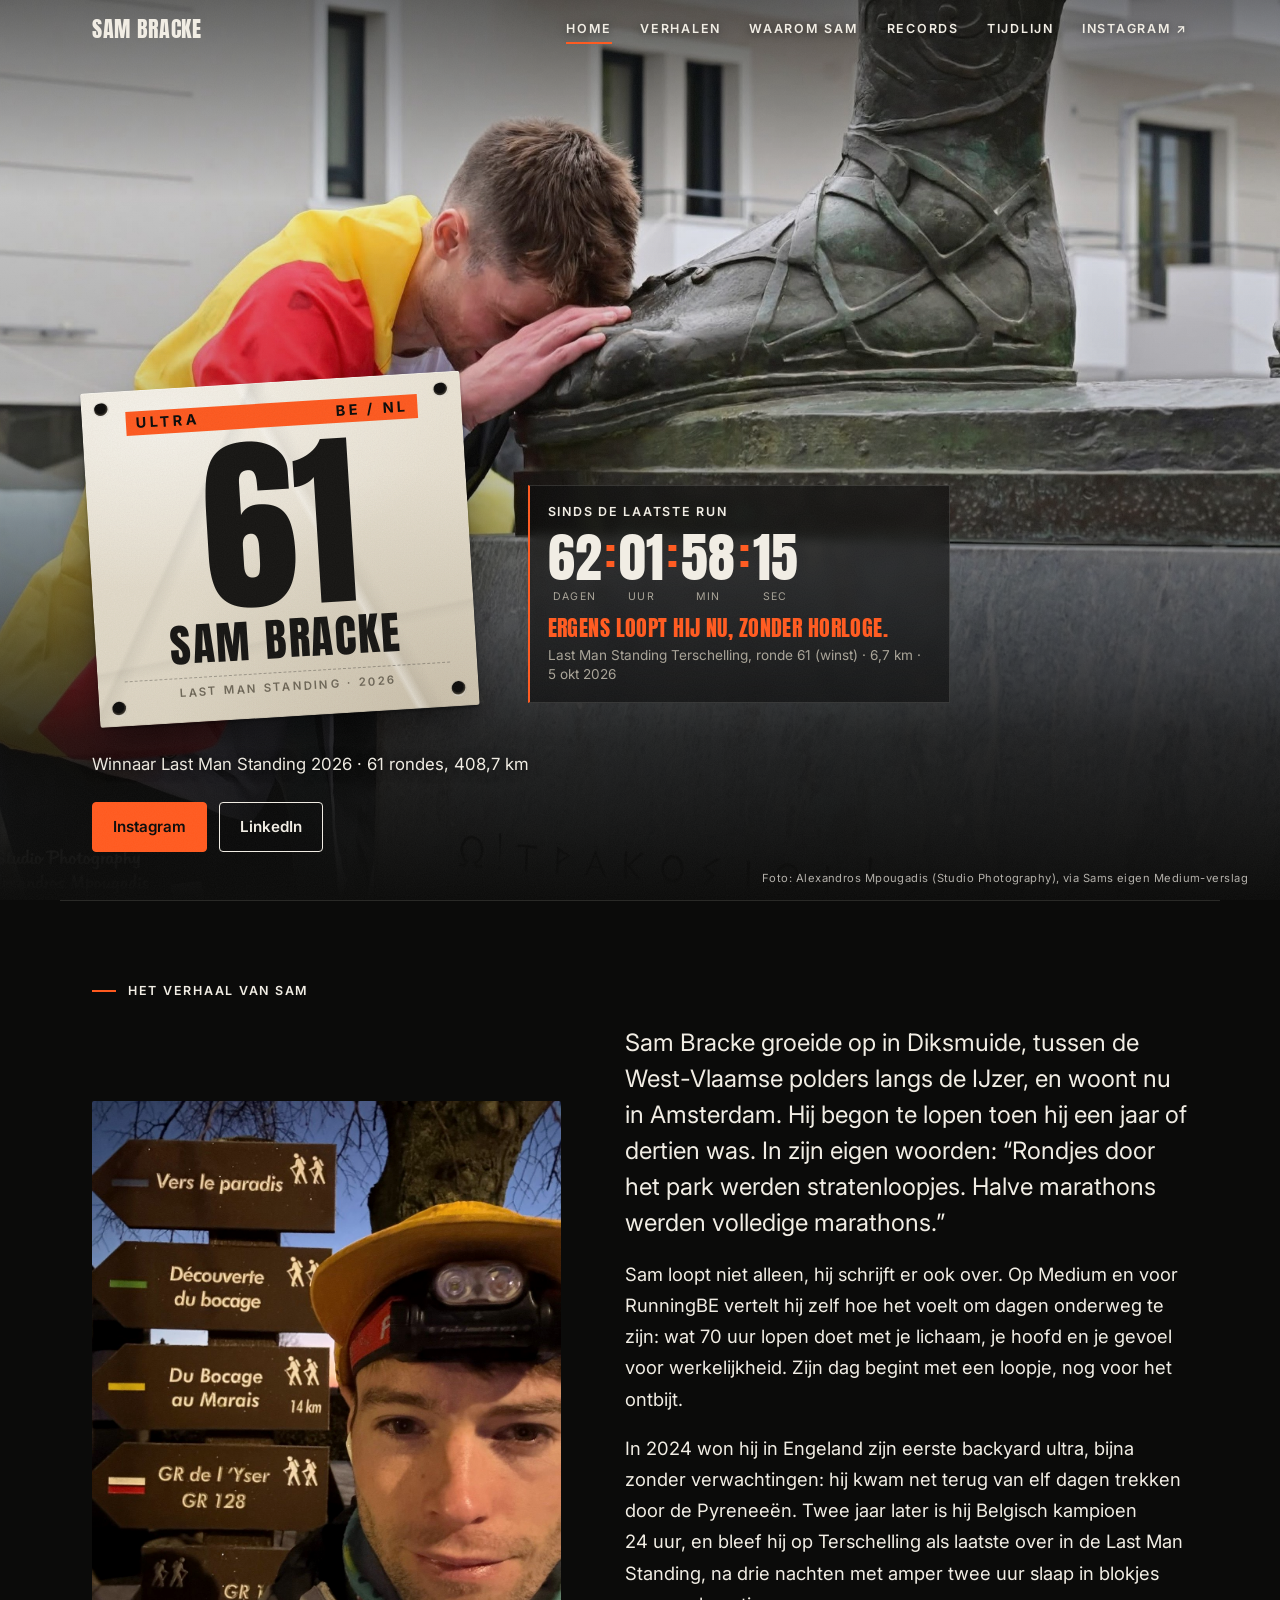
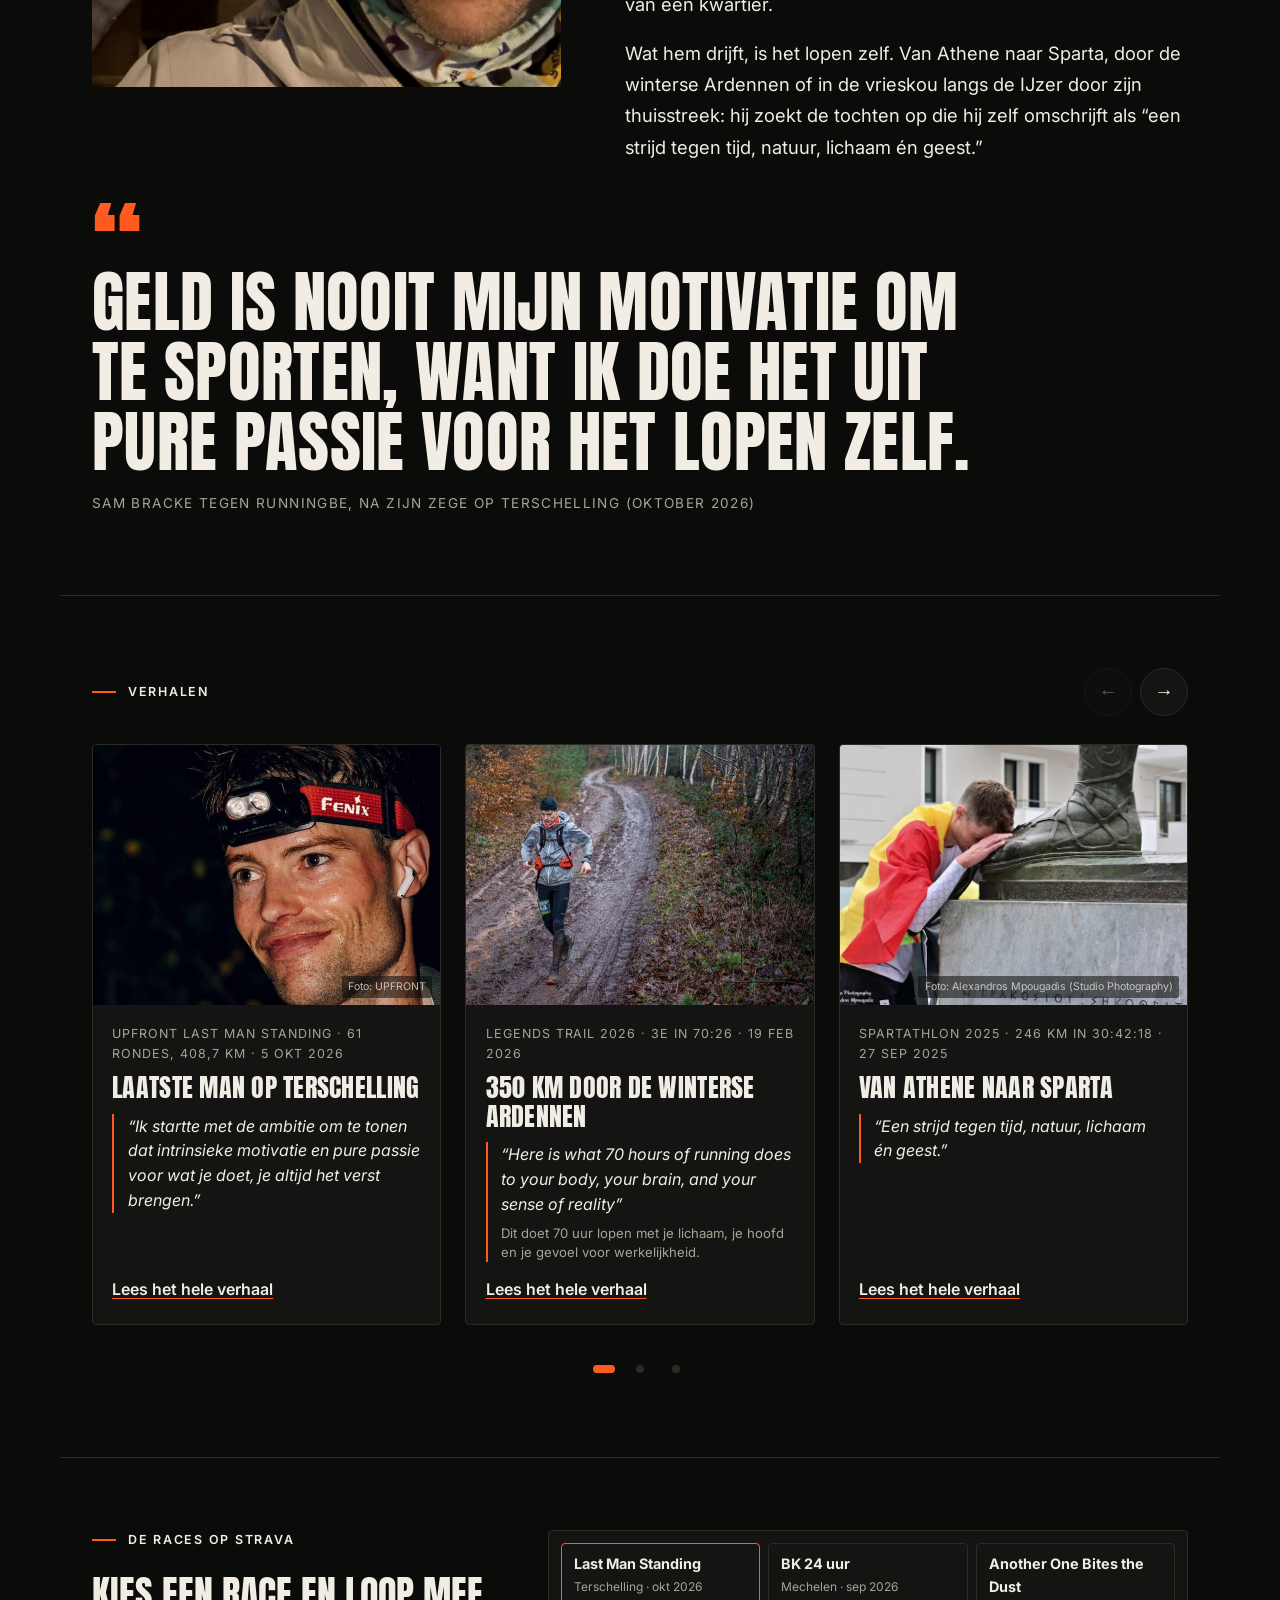
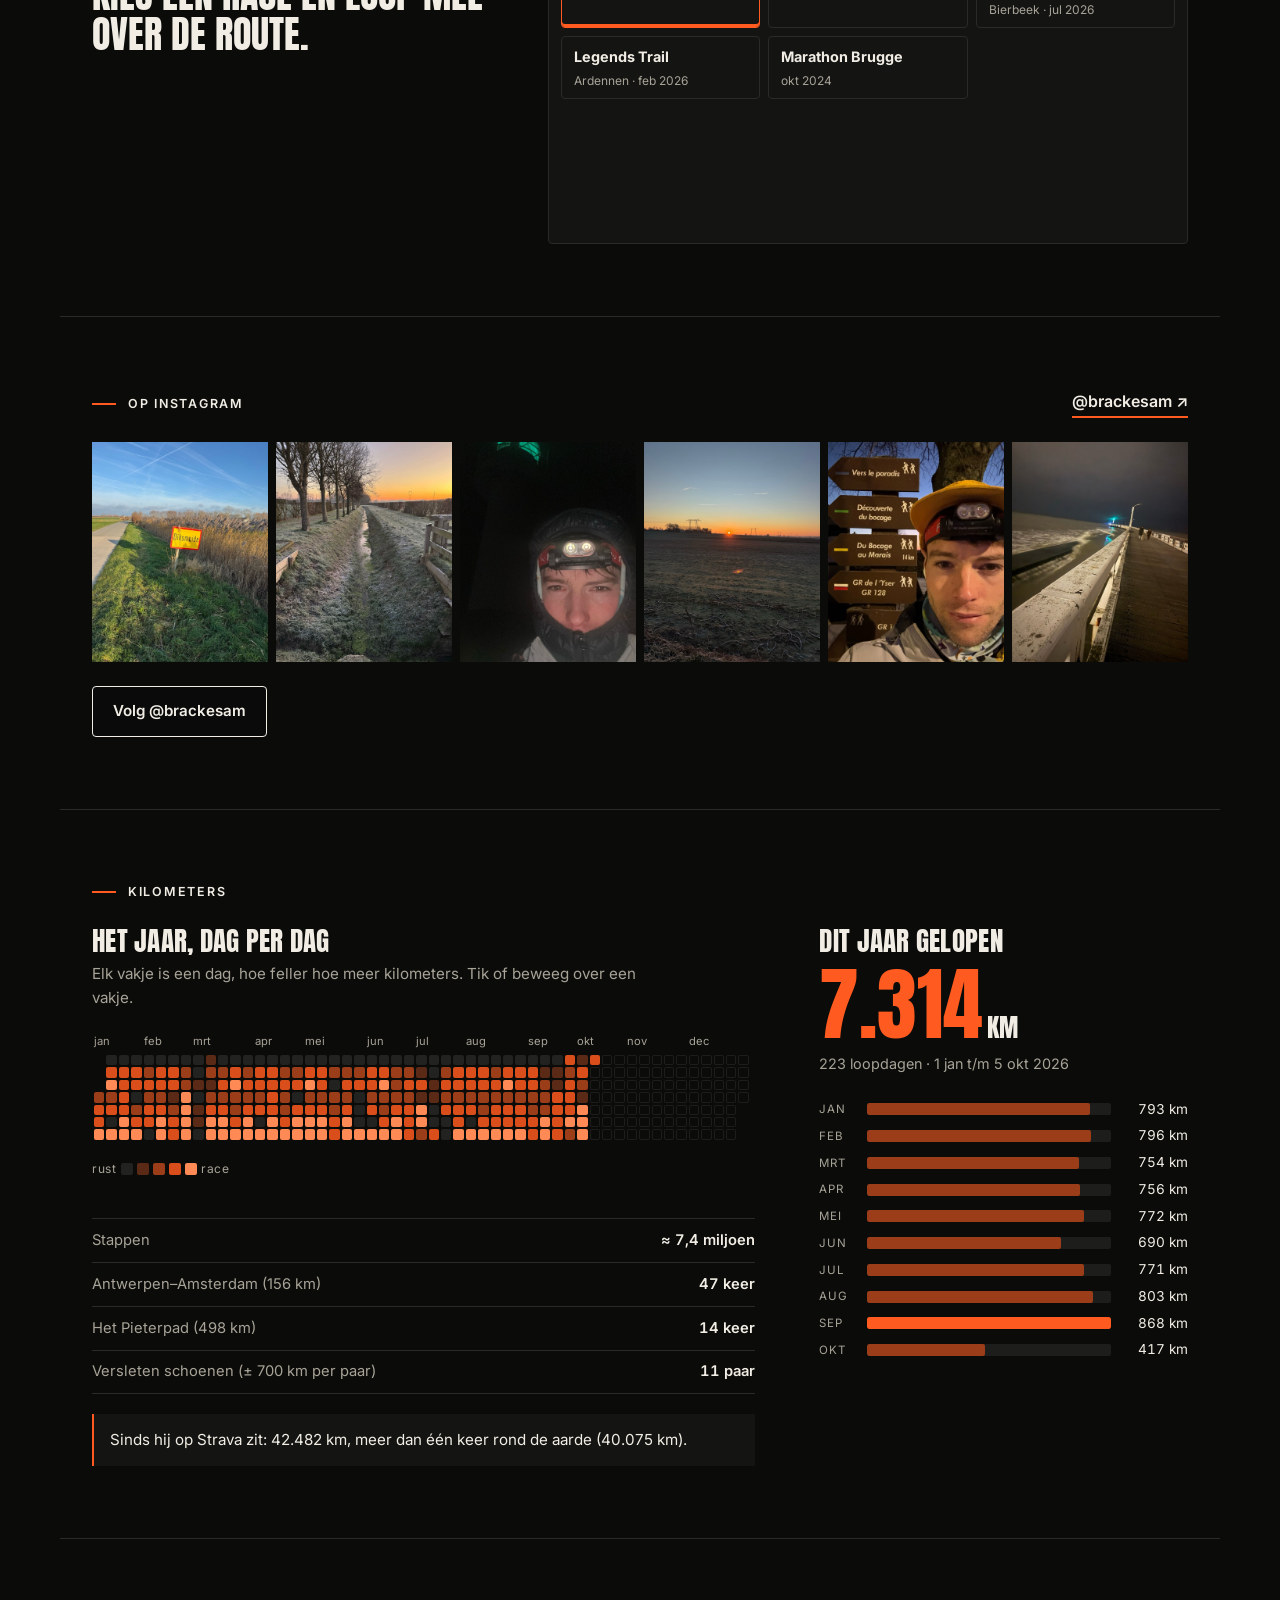
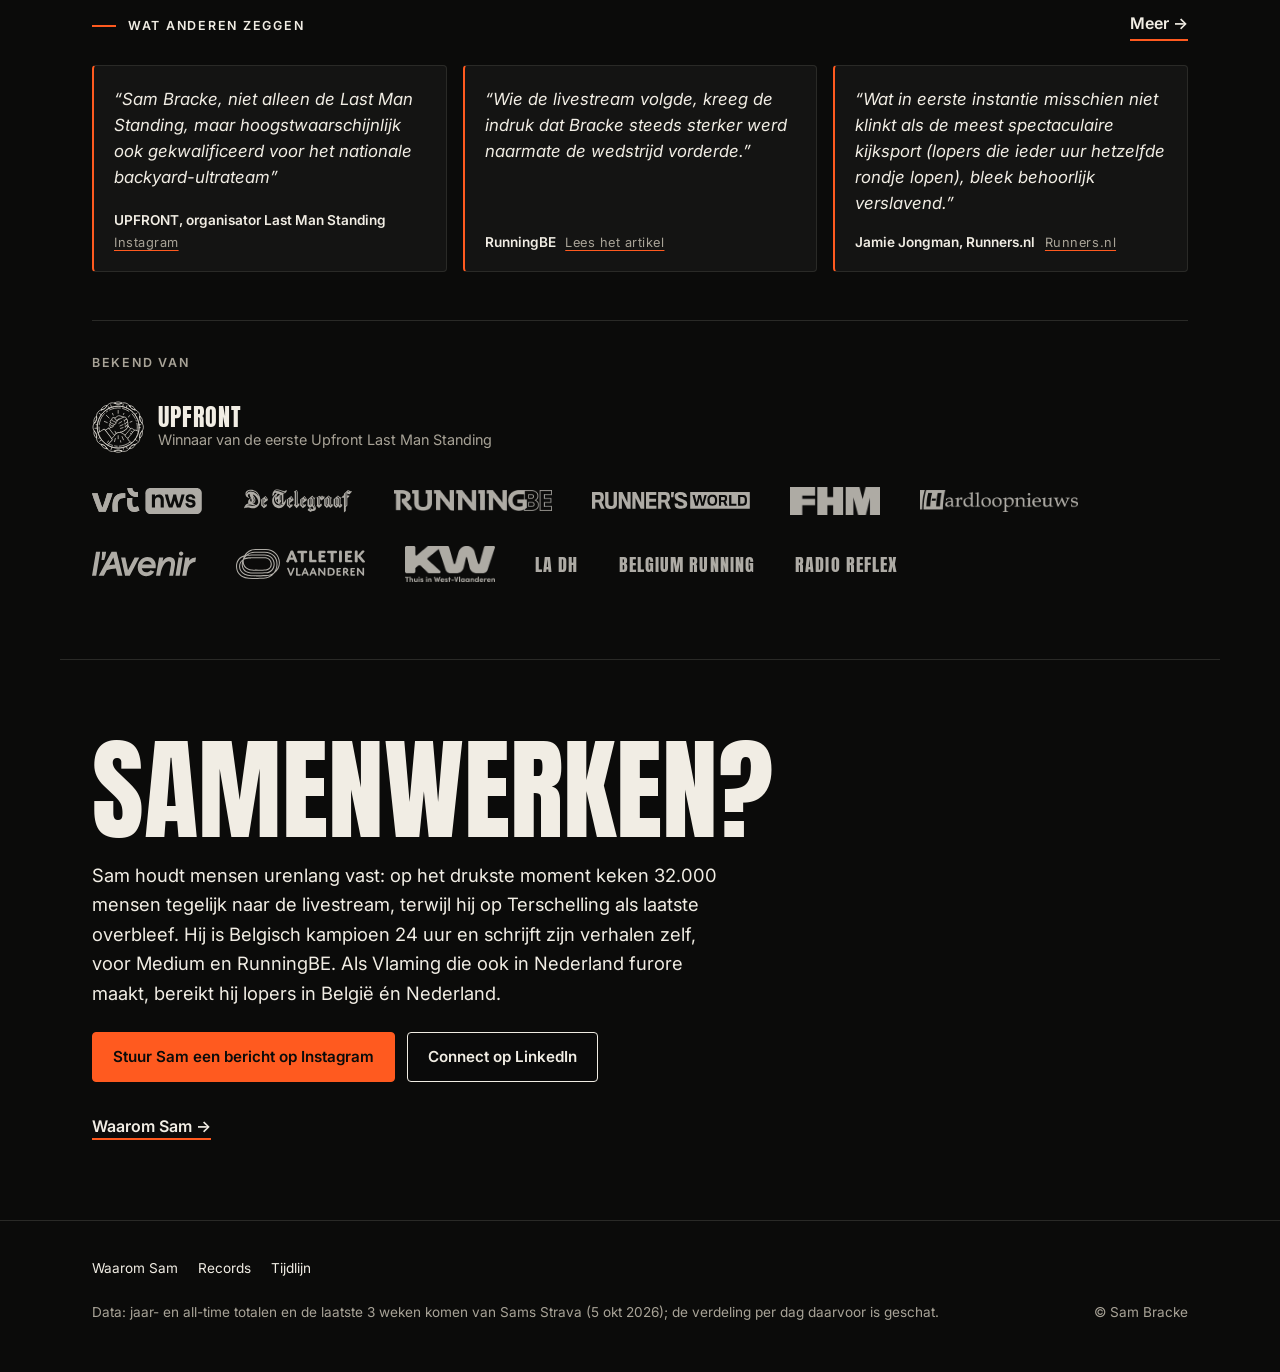
==== commit 65c57116: "v3: Bekend van-logo's, wat anderen zeggen, Terschelling-foto, extra pers, eindpolish Co-Authored-By:" ====
--- a/index.html
+++ b/index.html
@@ -65,12 +65,12 @@
       </div>
     </div>
 
-    <p class="hero__sub" id="tagline">Winnaar Last Man Standing 2026 · 61 rondes, 408,7 km</p>
-    <p class="hero__credit" id="hero-credit" hidden></p>
+    <p class="hero__sub" id="tagline">Winnaar Last Man Standing 2026 · 61&nbsp;rondes, 408,7&nbsp;km</p>
     <div class="btns">
       <a class="btn btn--accent" href="https://www.instagram.com/brackesam/" target="_blank" rel="noopener">Instagram</a>
       <a class="btn" href="https://www.linkedin.com/in/sam-bracke-02895a59/" target="_blank" rel="noopener">LinkedIn</a>
     </div>
+    <p class="hero__credit" id="hero-credit" hidden></p>
   </div>
 </section>
 
@@ -136,10 +136,21 @@
         <p class="km__total"><span class="km__total-num" id="km-total" data-to="0">0</span> <span class="km__total-unit">km</span></p>
         <p class="km__sub" id="km-sub"></p>
         <ol class="months" id="months" aria-label="Kilometers per maand"></ol>
+      </div>
+      <div class="km__extra" id="km-extra" hidden>
         <ul class="compare" id="compare"></ul>
         <p class="alltime" id="alltime" hidden></p>
       </div>
     </div>
+  </section>
+
+  <section class="section wrap tq-strip" id="anderen-home" aria-labelledby="tqh-h" hidden>
+    <div class="section__head">
+      <h2 class="kicker" id="tqh-h">Wat anderen zeggen</h2>
+      <a class="link-arrow" href="waarom-sam.html#anderen">Meer <span aria-hidden="true">→</span></a>
+    </div>
+    <div class="tq-grid tq-grid--home" id="tq-home"></div>
+    <div class="known" id="tq-known" hidden><h3 class="known__h">Bekend van</h3></div>
   </section>
 
   <section class="section wrap cta" id="samenwerken" aria-labelledby="sam-h">
--- a/styles.css
+++ b/styles.css
@@ -107,7 +107,7 @@
 @media (min-width: 900px) {
   .hero__row { flex-direction: row; align-items: flex-end; gap: 3.5rem; }
 }
-.hero__credit { margin: 1.5rem 0 0; font-size: .68rem; color: rgba(241,237,228,.55); letter-spacing: .04em; }
+.hero__credit { margin: 1.25rem 0 0; font-size: .7rem; color: rgba(241,237,228,.72); letter-spacing: .04em; }
 .hero__sub { max-width: 36rem; margin: 2rem 0 0; font-size: 1.05rem; color: var(--text); text-shadow: 0 1px 12px rgba(0,0,0,.8); }
 
 /* Borstnummer */
@@ -143,7 +143,7 @@
 }
 .bib__num { font: 400 calc(var(--w) * .5)/.92 var(--font-display); letter-spacing: -.01em; margin-top: .06em; font-variant-numeric: tabular-nums; }
 .bib__name { font: 400 calc(var(--w) * .118)/1 var(--font-display); text-transform: uppercase; letter-spacing: .04em; margin-top: .1em; }
-.bib__foot { margin-top: .9em; font: 600 calc(var(--w) * .03)/1 var(--font-text); letter-spacing: .2em; text-transform: uppercase; color: #6f6859; border-top: 1px solid rgba(0,0,0,.18); padding-top: .8em; align-self: stretch; text-align: center; }
+.bib__foot { margin-top: .9em; font: 600 calc(var(--w) * .03)/1 var(--font-text); letter-spacing: .2em; text-transform: uppercase; color: #6f6859; border-top: 1px dashed rgba(0,0,0,.28); padding-top: .8em; align-self: stretch; text-align: center; }
 .bib__hole {
   position: absolute; width: calc(var(--w) * .036); height: calc(var(--w) * .036); border-radius: 50%;
   background: radial-gradient(circle at 45% 40%, #0d0c0b 0 45%, #3a352c 62%, rgba(0,0,0,0) 72%);
@@ -267,7 +267,14 @@
 
 /* ---------- Kilometers ---------- */
 .km { display: grid; gap: 3rem; }
-@media (min-width: 1000px) { .km { grid-template-columns: minmax(0, 1.8fr) minmax(0, 1fr); gap: 3rem; align-items: start; } }
+@media (min-width: 1000px) {
+  .km { grid-template-columns: minmax(0, 1.8fr) minmax(0, 1fr); gap: 2.5rem 4rem; align-items: start; }
+  .km__cal { grid-column: 1; grid-row: 1; }
+  .km__year { grid-column: 2; grid-row: 1 / span 2; }
+  .km__extra { grid-column: 1; grid-row: 2; }
+}
+.km__extra { margin-top: -1.5rem; }
+@media (min-width: 1000px) { .km__extra { margin-top: 0; } }
 .km__h { margin: 0 0 .4rem; font: 400 1.7rem/1.1 var(--font-display); text-transform: uppercase; letter-spacing: .01em; }
 .km__lead { margin: 0 0 1.25rem; color: var(--muted); font-size: .95rem; max-width: 34rem; }
 
@@ -350,13 +357,11 @@
 /* ---------- Impact + pers ---------- */
 .impact { display: grid; gap: 2rem; }
 .impact__item { border-left: 2px solid var(--accent); padding-left: 1rem; }
-.impact__value { display: block; font: 400 clamp(3rem, 14vw, 5.5rem)/1 var(--font-display); }
+.impact__value { display: block; font: 400 clamp(3rem, 14vw, 4.6rem)/1 var(--font-display); white-space: nowrap; }
+.impact__value small { font-size: .5em; letter-spacing: .02em; text-transform: uppercase; color: var(--muted); }
 .impact__label { display: block; color: var(--muted); margin-top: .35rem; max-width: 22rem; }
 @media (min-width: 768px) { .impact { grid-template-columns: repeat(2, 1fr); gap: 2.5rem 3rem; } }
-@media (min-width: 1100px) { .impact { grid-template-columns: repeat(3, 1fr); } }
-.press__list { list-style: none; padding: 0; margin: 0; display: flex; flex-wrap: wrap; gap: .5rem 1.75rem; }
-.press__list a { font: 400 1.5rem/1.3 var(--font-display); text-transform: uppercase; text-decoration: none; color: var(--muted); letter-spacing: .03em; }
-.press__list a:hover { color: var(--text); }
+@media (min-width: 1100px) { .impact { grid-template-columns: repeat(4, 1fr); gap: 2.75rem 2.5rem; } }
 
 /* ---------- Tijdlijn ---------- */
 .timeline { list-style: none; margin: 0; padding: 0; border-left: 1px solid var(--line); max-width: 46rem; }
@@ -395,3 +400,44 @@
 .strava-tab:focus-visible { outline: 2px solid var(--accent); outline-offset: 2px; }
 .strava-frame { min-height: 120px; }
 .strava-frame iframe { max-width: 100% !important; width: 100% !important; display: block; border: 0; }
+
+/* ---------- Wat anderen zeggen ---------- */
+.tq-grid { display: grid; gap: 1rem; grid-template-columns: 1fr; }
+@media (min-width: 720px) { .tq-grid { grid-template-columns: repeat(2, minmax(0, 1fr)); } }
+@media (min-width: 1040px) { .tq-grid { grid-template-columns: repeat(3, minmax(0, 1fr)); } }
+.tq { margin: 0; display: flex; flex-direction: column; gap: 1rem; padding: 1.3rem 1.25rem 1.2rem; background: var(--bg-2); border: 1px solid var(--line); border-left: 2px solid var(--accent); border-radius: var(--radius); min-width: 0; }
+.tq__quote { margin: 0; font-size: 1.05rem; line-height: 1.55; font-style: italic; color: var(--text); overflow-wrap: anywhere; }
+.tq__who { margin-top: auto; display: flex; flex-wrap: wrap; align-items: baseline; gap: .25rem .6rem; font-size: .85rem; line-height: 1.4; }
+.tq__who strong { font-weight: 600; color: var(--text); }
+.tq__src { color: var(--muted); font-size: .8rem; letter-spacing: .04em; }
+a.tq__src:hover { color: var(--accent); }
+.story__credit { position: absolute; right: .5rem; bottom: .45rem; font-size: .66rem; color: rgba(241,237,228,.75); background: rgba(11,11,10,.55); padding: .15rem .4rem; border-radius: 2px; }
+
+/* ---------- Bekend van: organisator + perslogo's ---------- */
+.known { --base: 22px; --maxw: 132px; display: grid; gap: 1.5rem; }
+.tq-strip .known { margin-top: 3rem; padding-top: 2rem; border-top: 1px solid var(--line); }
+.known__h { margin: 0; font-size: .78rem; font-weight: 600; letter-spacing: .14em; text-transform: uppercase; color: var(--muted); }
+.known__org { display: inline-flex; align-items: center; gap: .9rem; justify-self: start; text-decoration: none; color: var(--text); padding: .25rem 0; }
+.known__seal { width: 52px; height: 52px; flex: none; opacity: .9; }
+.known__org-txt { display: grid; gap: .15rem; line-height: 1.25; }
+.known__org-txt strong { font: 400 1.5rem/1 var(--font-display); text-transform: uppercase; letter-spacing: .04em; }
+.known__org-txt span { color: var(--muted); font-size: .9rem; }
+a.known__org:hover strong { color: var(--accent); }
+a.known__org:hover .known__seal { opacity: 1; }
+.logos { list-style: none; margin: 0; padding: 0; display: flex; flex-wrap: wrap; align-items: center; gap: 1.1rem 1.75rem; }
+.logos li { display: flex; align-items: center; min-height: 40px; }
+.logos__item { display: inline-flex; align-items: center; text-decoration: none; padding: .3rem 0; color: #ede9e1; opacity: .72; transition: opacity .2s; }
+.logos__item:hover { opacity: 1; color: #ede9e1; }
+.logos__item img { width: auto; max-width: var(--maxw); height: min(calc(var(--base) * var(--f, 1)), calc(var(--maxw) / var(--r, 4))); }
+.logos__item--txt { font: 400 1rem/1 var(--font-display); text-transform: uppercase; letter-spacing: .06em; white-space: nowrap; }
+@media (min-width: 768px) {
+  .known { --base: 26px; --maxw: 158px; }
+  .logos { gap: 1.25rem 2.5rem; }
+  .logos__item--txt { font-size: 1.15rem; }
+}
+.tq__tr { margin: -.4rem 0 0; font-size: .85rem; line-height: 1.5; color: var(--muted); }
+.story__tr { display: block; margin-top: .45rem; font-size: .82rem; font-style: normal; color: var(--muted); line-height: 1.45; }
+@media (min-width: 640px) {
+  .strava-tabs { display: grid; grid-template-columns: repeat(3, minmax(0, 1fr)); overflow: visible; scroll-snap-type: none; padding-bottom: 0; margin-bottom: 12px; }
+  .strava-tab { min-width: 0; align-content: start; }
+}
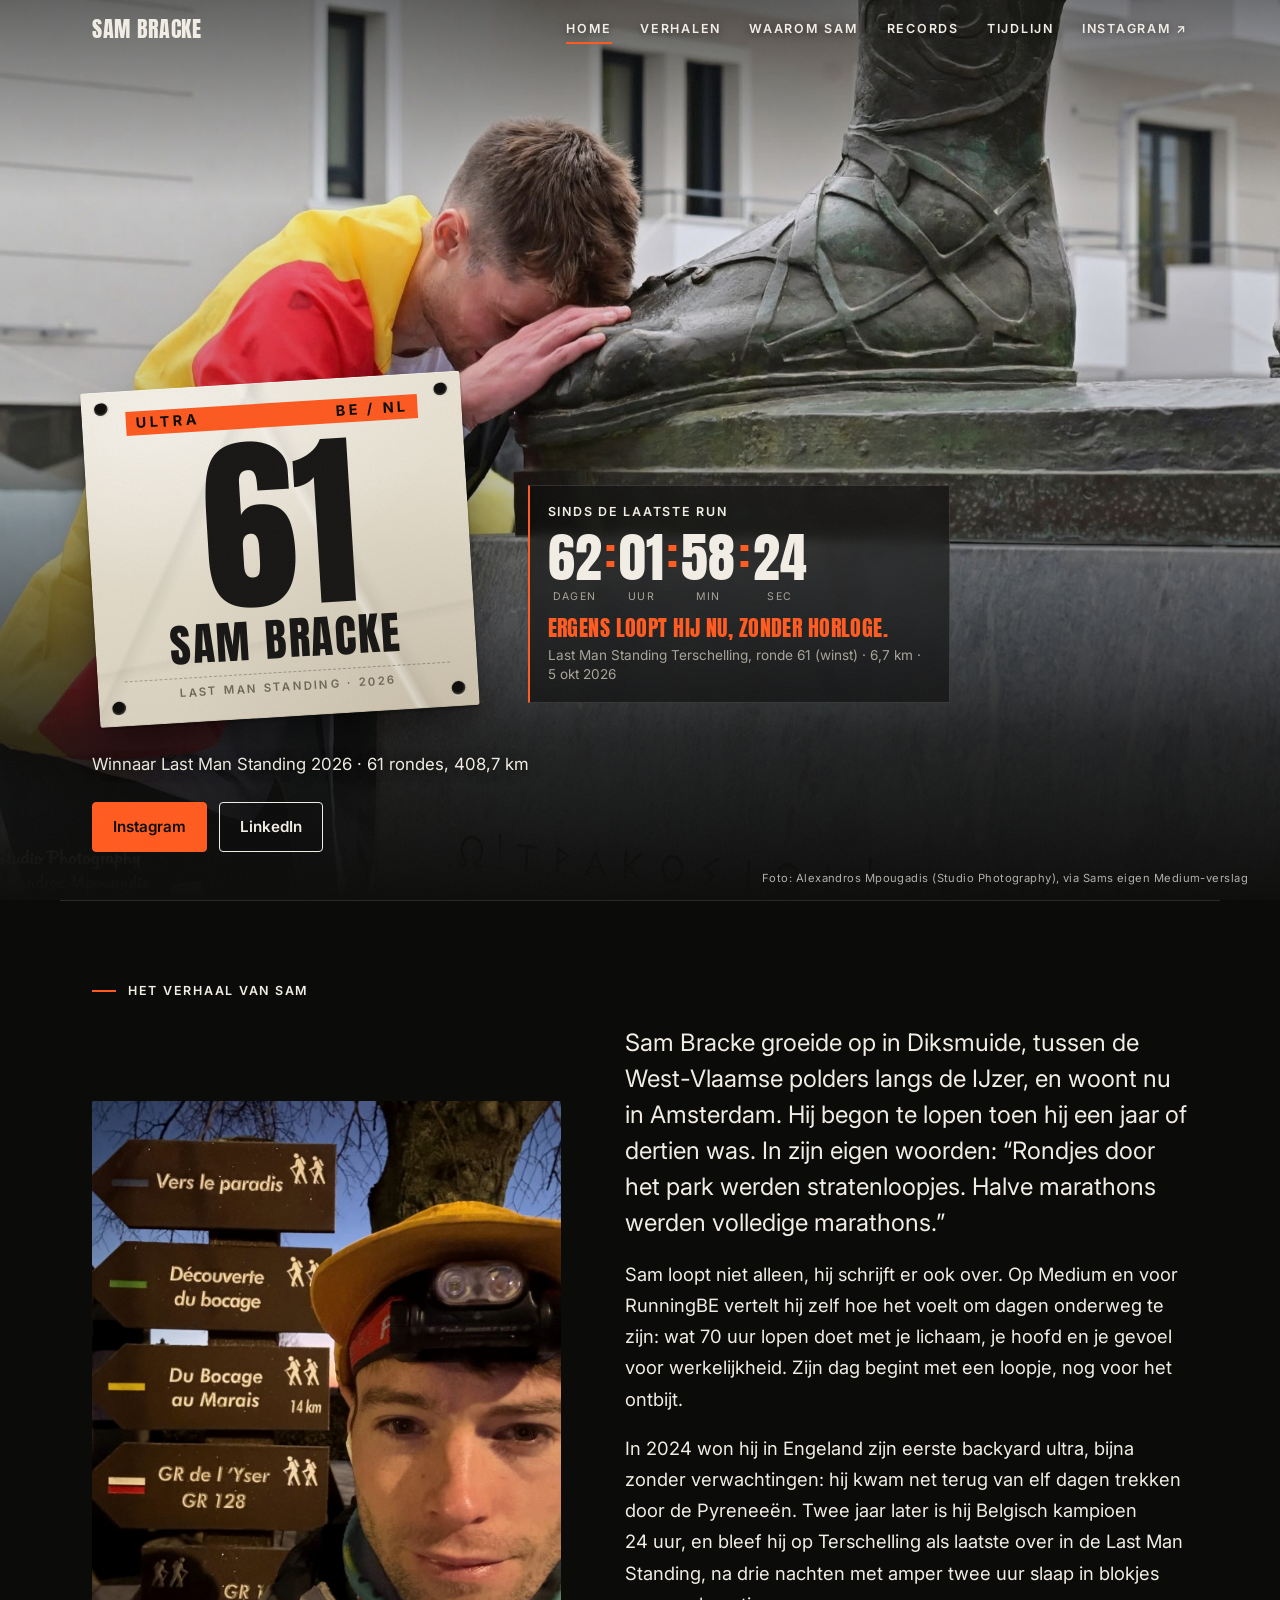
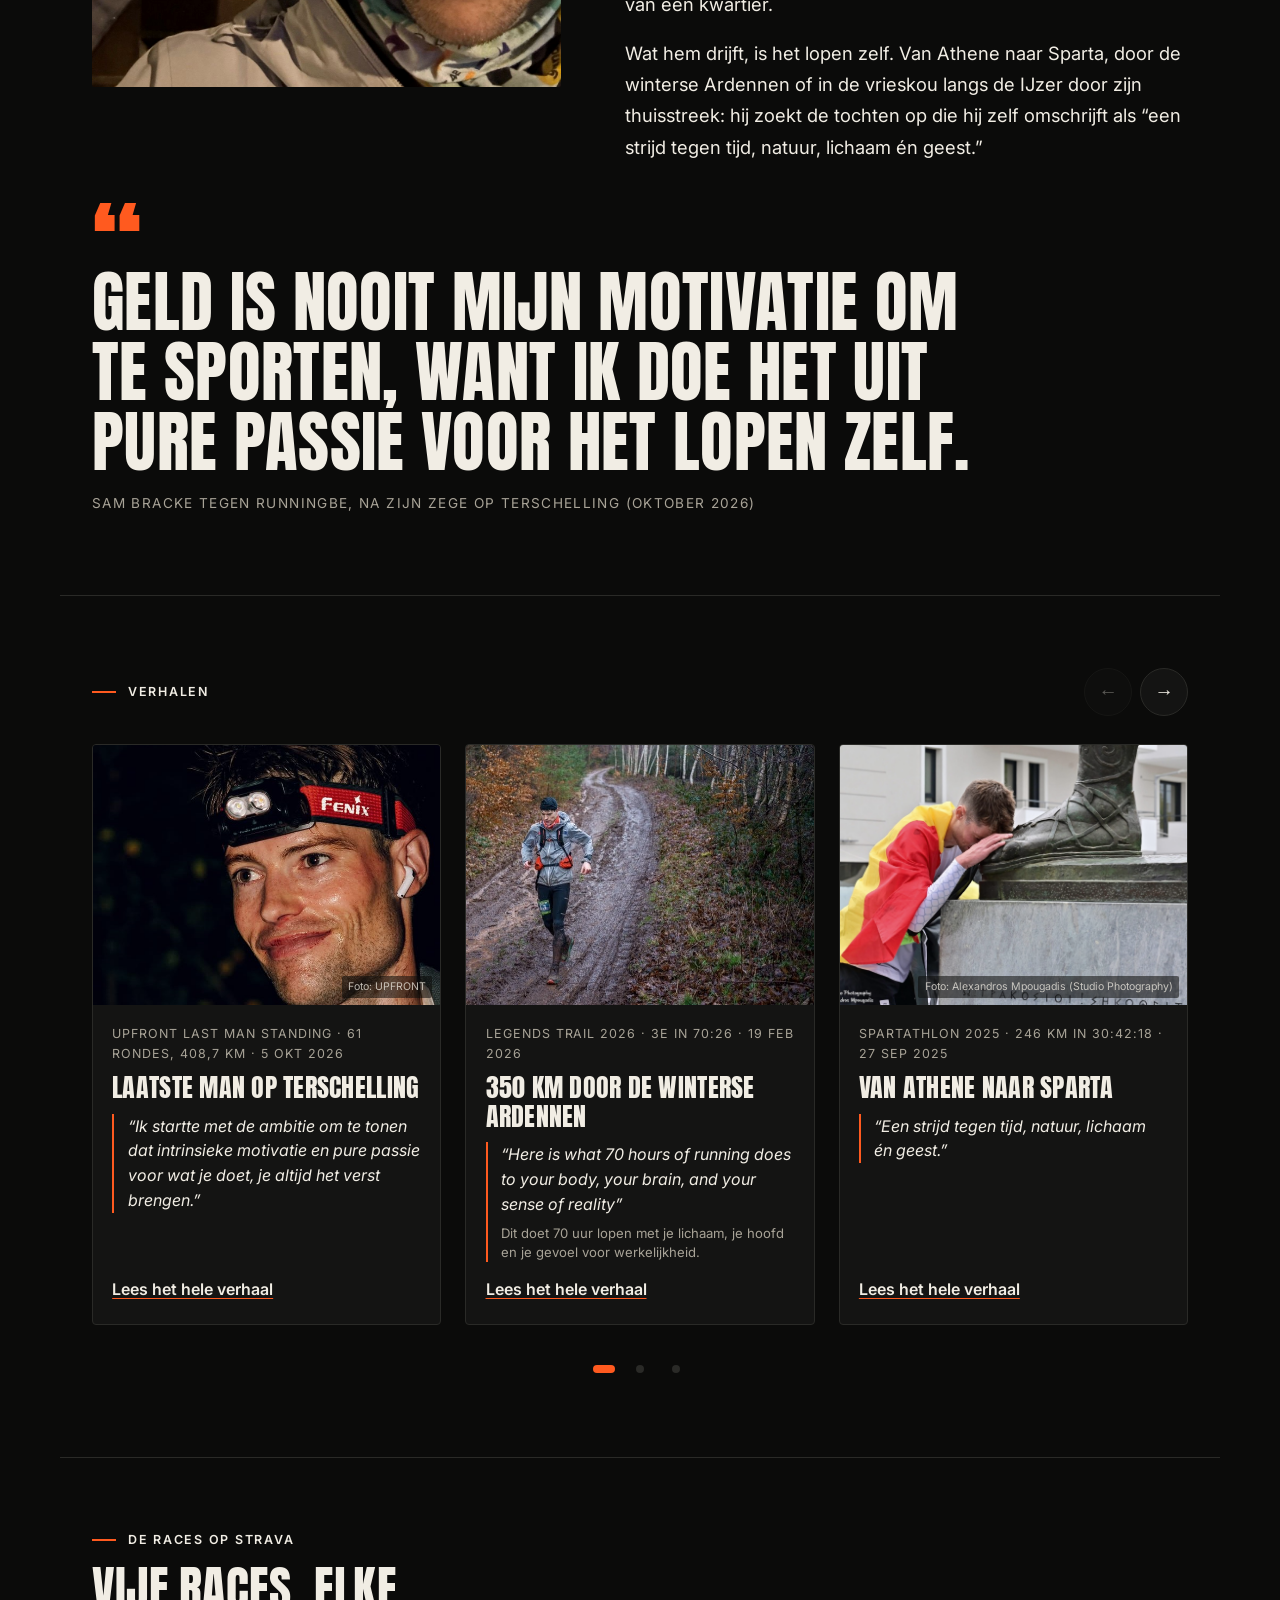
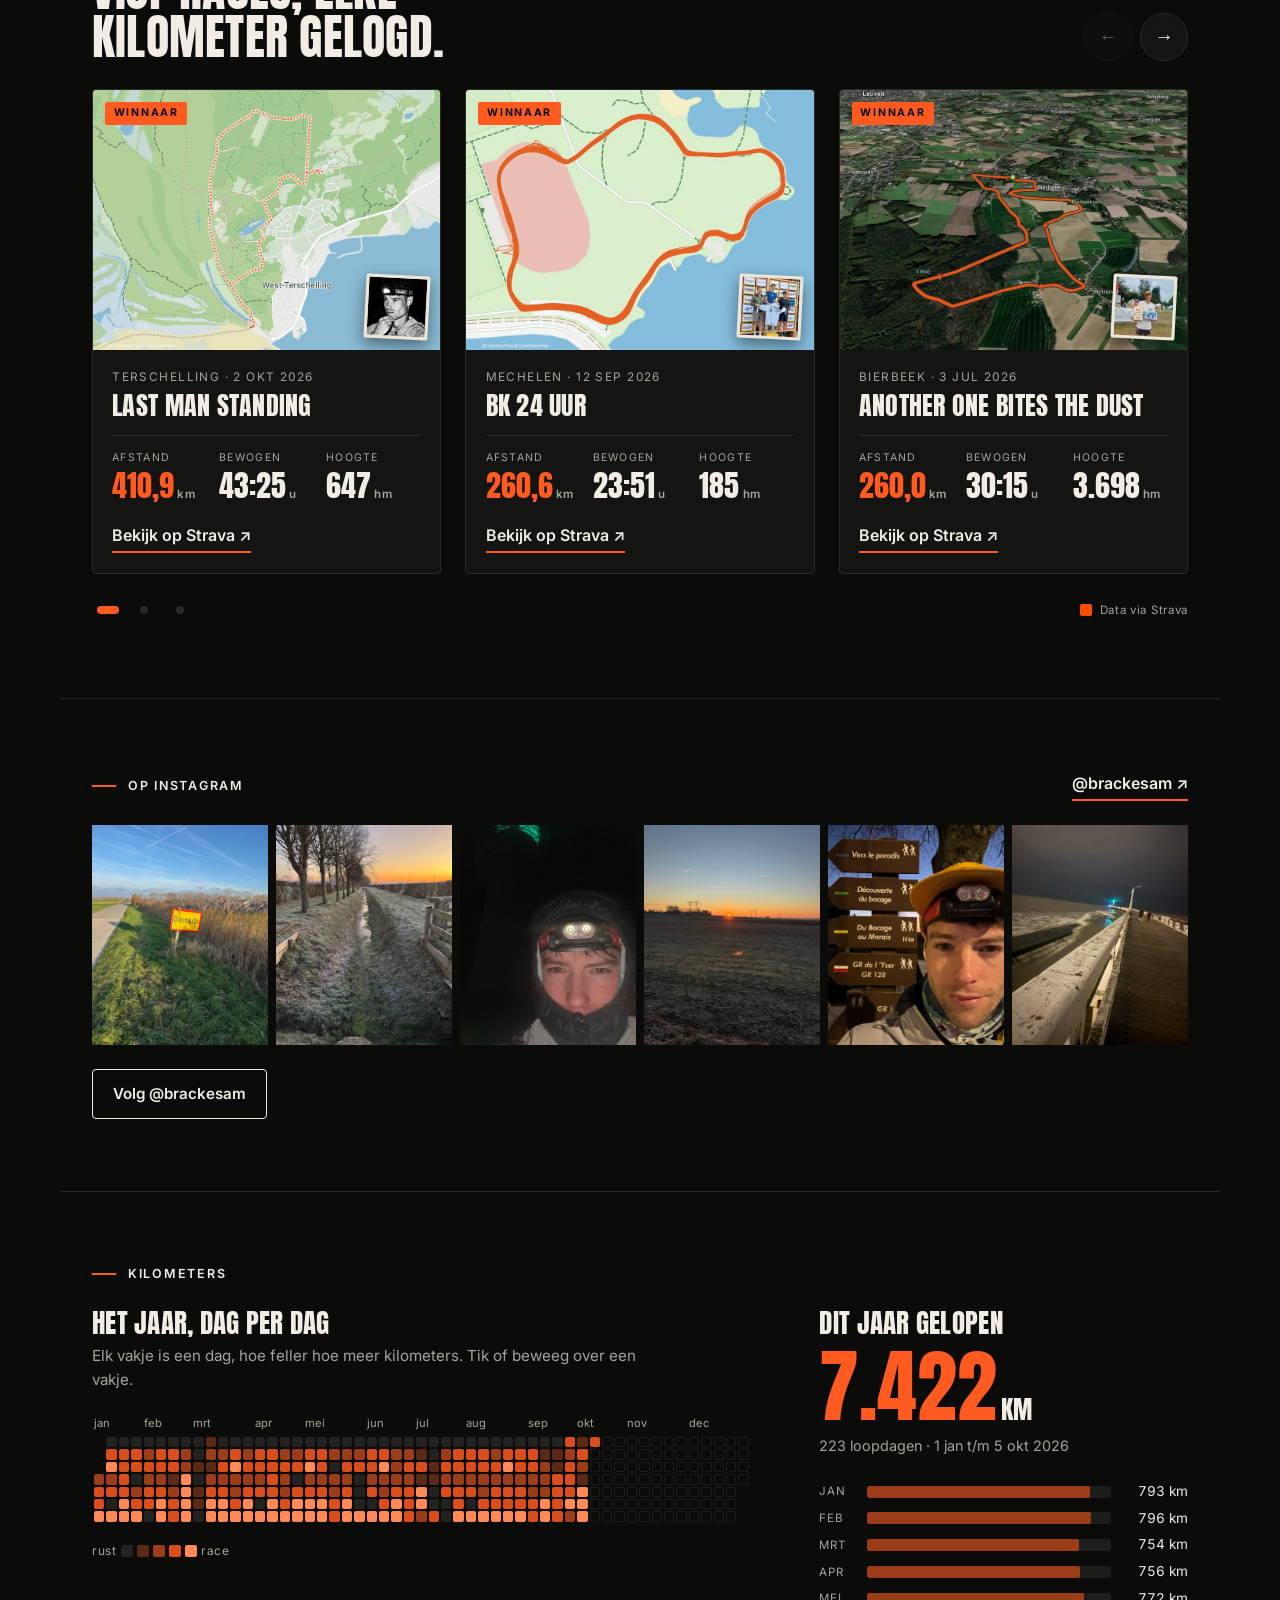
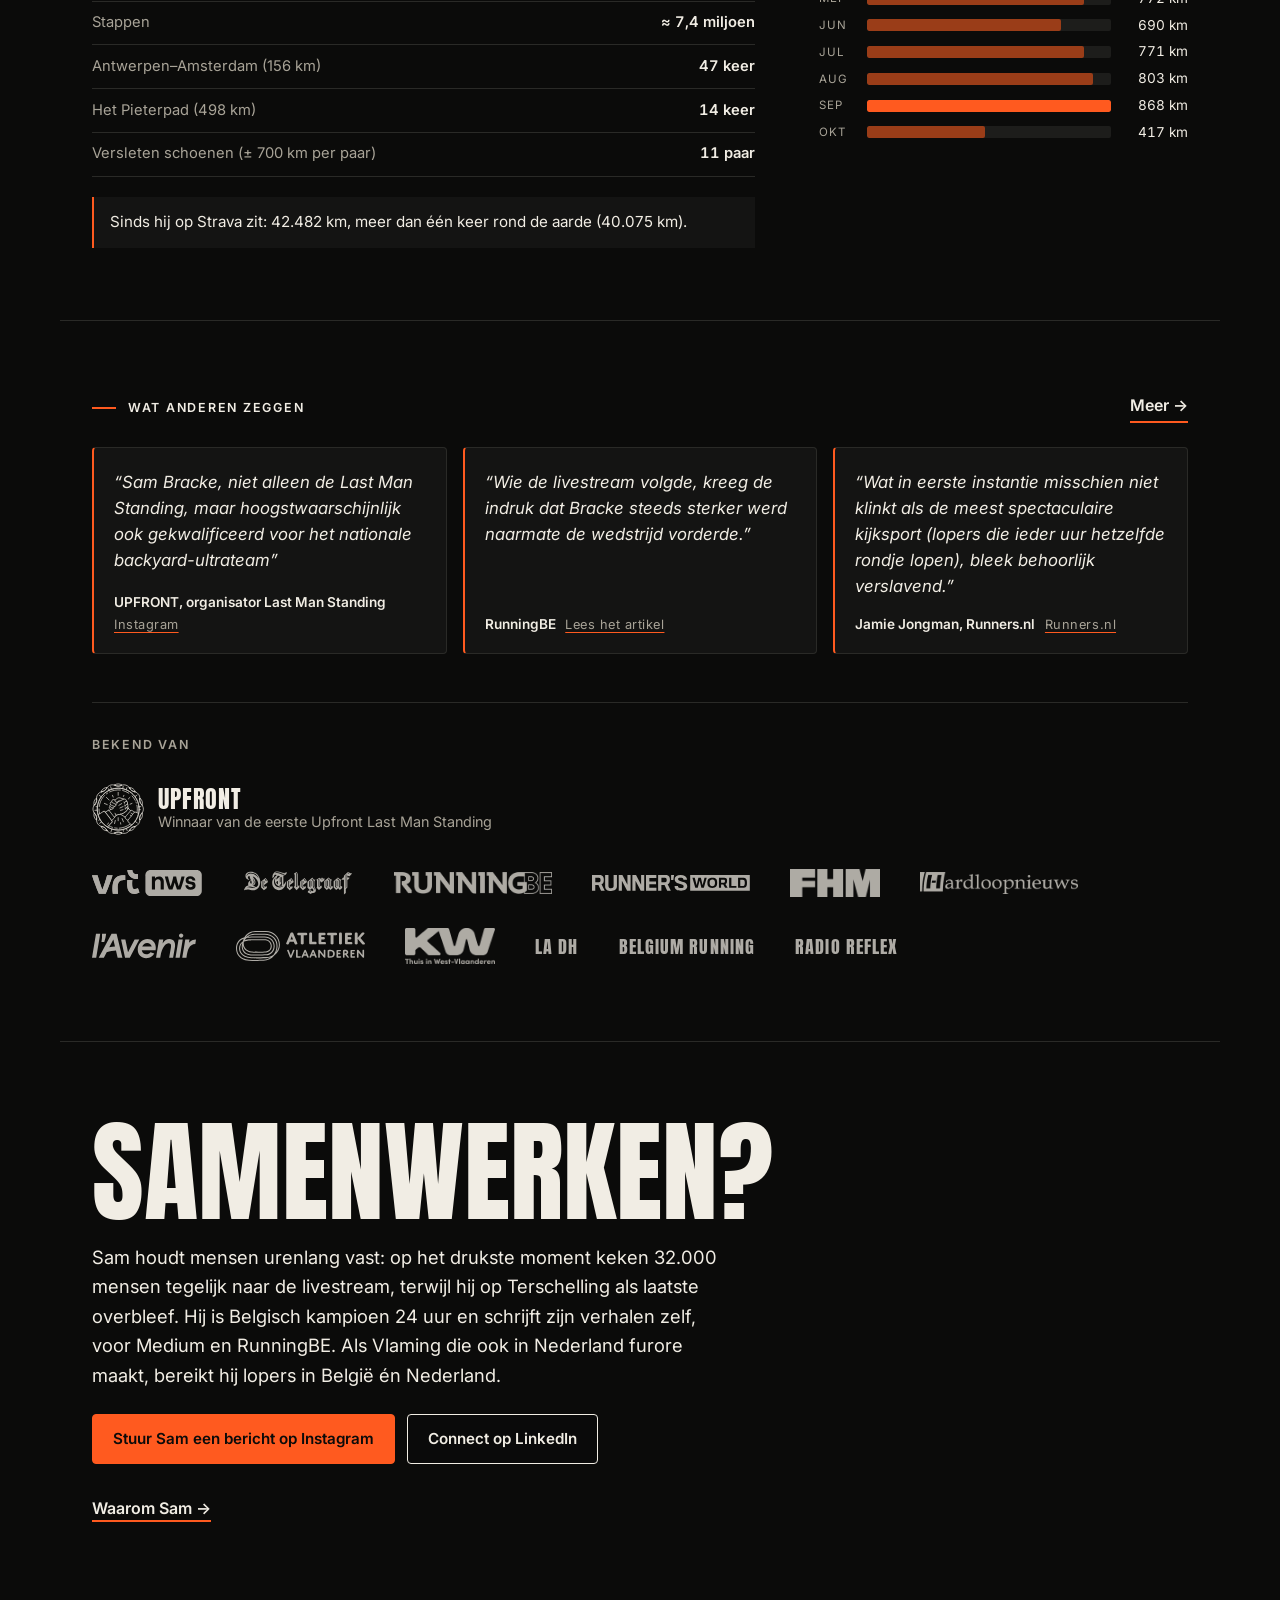
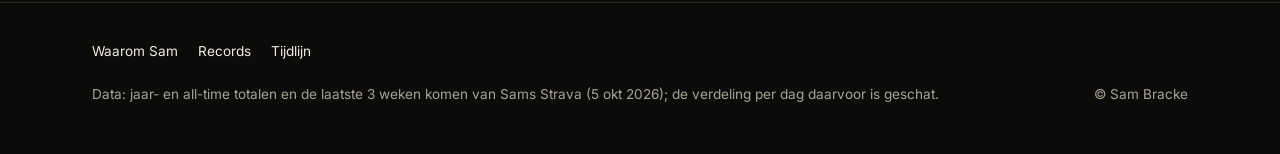
==== commit 78e2dcb9: "Strava-blok: eigen racekaarten naast elkaar in plaats van iframe Co-Authored-By: Claude Opus 5.5 (1M" ====
--- a/index.html
+++ b/index.html
@@ -101,10 +101,25 @@
     <div class="slider__dots" id="slider-dots" role="group" aria-label="Kies een verhaal"></div>
   </section>
 
-  <section class="section wrap strava-sec" id="strava" aria-labelledby="strava-h" hidden>
-    <h2 class="kicker" id="strava-h">De races op Strava</h2>
-    <p class="strava__lead" id="strava-lead"></p>
-    <div class="strava" id="strava-box"></div>
+  <section class="section wrap races-sec" id="strava" aria-labelledby="strava-h" hidden>
+    <div class="section__head races__head">
+      <div>
+        <h2 class="kicker" id="strava-h">De races op Strava</h2>
+        <p class="races__lead" id="strava-lead">Vijf races, elke kilometer gelogd.</p>
+      </div>
+      <div class="slider__ctrl" id="races-ctrl">
+        <button class="slider__arrow" type="button" id="races-prev" aria-label="Vorige race"><span aria-hidden="true">←</span></button>
+        <button class="slider__arrow" type="button" id="races-next" aria-label="Volgende race"><span aria-hidden="true">→</span></button>
+      </div>
+    </div>
+    <div class="slider" role="region" aria-roledescription="carrousel" aria-label="Races op Strava">
+      <ol class="slider__track races__track" id="races-track" tabindex="0" aria-label="Races, gebruik de pijltjestoetsen om te schuiven"></ol>
+    </div>
+    <div class="races__foot">
+      <p class="races__hint" id="races-hint" aria-hidden="true">Veeg voor meer races <span>→</span></p>
+      <div class="slider__dots" id="races-dots" role="group" aria-label="Kies een race"></div>
+      <p class="races__attr"><span class="races__attr-mark" aria-hidden="true"></span>Data via Strava</p>
+    </div>
   </section>
 
   <section class="section wrap" id="instagram" aria-labelledby="ig-h" hidden>
--- a/styles.css
+++ b/styles.css
@@ -246,17 +246,50 @@
 .slider__dot::before { content: ""; width: 8px; height: 8px; border-radius: 50%; background: var(--line); transition: background-color .2s, width .2s; }
 .slider__dot[aria-current="true"]::before { background: var(--accent); width: 22px; border-radius: 4px; }
 
-/* ---------- Strava-embed ---------- */
-.strava__lead { margin: -.5rem 0 1.25rem; color: var(--muted); max-width: 40rem; }
-.strava-sec { display: grid; gap: 0; }
-@media (min-width: 1000px) {
-  .strava-sec { grid-template-columns: minmax(0, 1fr) minmax(0, 640px); gap: 0 4rem; align-items: start; }
-  .strava-sec .kicker, .strava-sec .strava__lead { grid-column: 1; }
-  .strava-sec .strava { grid-column: 2; grid-row: 1 / span 3; }
-  .strava__lead { margin-top: 0; font: 400 2.4rem/1.05 var(--font-display); text-transform: uppercase; color: var(--text); }
-}
-.strava { max-width: 640px; background: var(--bg-2); border: 1px solid var(--line); border-radius: var(--radius); padding: 12px; overflow: hidden; min-height: 120px; }
-.strava iframe { max-width: 100% !important; width: 100% !important; display: block; border: 0; }
+/* ---------- Races op Strava ---------- */
+.races__head { align-items: flex-end; }
+.races__head .kicker { margin: 0 0 .9rem; }
+.races__lead { margin: 0; font: 400 clamp(2rem, 8vw, 3rem)/1 var(--font-display); text-transform: uppercase; letter-spacing: .005em; max-width: 20ch; }
+.races__track { list-style: none; margin: 0; }
+.race__card { position: relative; height: 100%; display: flex; flex-direction: column; background: var(--bg-2); border: 1px solid var(--line); border-radius: var(--radius); overflow: hidden; transition: border-color .25s; }
+.race__card:hover, .race__card:focus-within { border-color: #4a4640; }
+.race__media { position: relative; aspect-ratio: 4 / 3; background: var(--bg-3); overflow: hidden; }
+.race__media--empty { background: radial-gradient(120% 90% at 80% 10%, #3a2016, var(--bg-3) 65%); }
+.race__img, .race__photo { position: absolute; inset: 0; width: 100%; height: 100%; object-fit: cover; }
+.race__img { filter: saturate(.9); }
+.race__img--map { filter: saturate(.8) contrast(1.02); }
+.race__photo { opacity: 0; transition: opacity .45s ease; filter: saturate(.9); }
+.race__thumb { position: absolute; right: .7rem; bottom: .7rem; width: 64px; height: 64px; background: var(--paper) center / cover no-repeat; border: 3px solid var(--paper); border-radius: 2px; box-shadow: 0 6px 16px rgba(0,0,0,.45); transform: rotate(3deg); transition: opacity .3s, transform .3s; }
+.race__card:hover .race__photo, .race__card:focus-within .race__photo { opacity: 1; }
+.race__card:hover .race__thumb, .race__card:focus-within .race__thumb { opacity: 0; transform: rotate(3deg) scale(.85); }
+.race__flag { position: absolute; top: .75rem; left: .75rem; background: var(--accent); color: var(--accent-ink); font: 700 .66rem/1 var(--font-text); letter-spacing: .16em; text-transform: uppercase; padding: .4rem .55rem; border-radius: 2px; }
+.race__flag--alt { background: var(--paper); color: var(--ink); }
+.race__body { padding: 1.1rem 1.2rem 1.25rem; display: flex; flex-direction: column; gap: .35rem; flex: 1; }
+.race__meta { margin: 0; font-size: .74rem; letter-spacing: .12em; text-transform: uppercase; color: var(--muted); }
+.race__name { margin: 0 0 .6rem; font: 400 1.65rem/1.05 var(--font-display); text-transform: uppercase; letter-spacing: .01em; }
+.race__stats { display: grid; grid-template-columns: repeat(3, minmax(0, 1fr)); gap: .75rem; margin: 0 0 1.1rem; padding-top: .9rem; border-top: 1px solid var(--line); }
+.race__stat { min-width: 0; }
+.race__stat dt { font-size: .66rem; letter-spacing: .12em; text-transform: uppercase; color: var(--muted); white-space: nowrap; overflow: hidden; text-overflow: ellipsis; }
+.race__stat dd { margin: .2rem 0 0; font: 400 1.85rem/1 var(--font-display); color: var(--text); white-space: nowrap; }
+.race__stat dd small { font: 600 .72rem/1 var(--font-text); color: var(--muted); margin-left: .2rem; letter-spacing: .02em; }
+.race__stat:first-child dd { color: var(--accent); }
+.race__link { margin-top: auto; align-self: flex-start; }
+.race__link::after { content: ""; position: absolute; inset: 0; z-index: 1; } /* hele kaart klikbaar */
+.race__link:focus-visible { outline: none; }
+.race__card:has(.race__link:focus-visible) { outline: 2px solid var(--accent); outline-offset: 3px; }
+.races__foot { display: grid; grid-template-columns: 1fr auto; align-items: center; gap: .35rem 1rem; margin-top: .25rem; }
+.races__foot .slider__dots { margin-top: 0; grid-column: 1 / -1; order: -1; }
+@media (min-width: 640px) {
+  .races__foot { display: flex; justify-content: space-between; }
+  .races__foot .slider__dots { order: 0; }
+}
+.races__hint { margin: 0; grid-column: 1; font-size: .8rem; color: var(--muted); transition: opacity .3s; }
+.races__hint span { display: inline-block; color: var(--accent); animation: races-nudge 1.6s ease-in-out infinite; }
+.races__hint.is-done { opacity: 0; }
+@keyframes races-nudge { 0%, 100% { transform: translateX(0); } 50% { transform: translateX(4px); } }
+@media (min-width: 640px) { .races__hint { display: none; } }
+.races__attr { margin: 0 0 0 auto; grid-column: 2; display: inline-flex; align-items: center; gap: .45rem; font-size: .72rem; letter-spacing: .06em; color: var(--muted); }
+.races__attr-mark { width: 12px; height: 12px; border-radius: 2px; background: #fc4c02; flex: none; }
 
 /* ---------- Instagram ---------- */
 .ig { display: grid; grid-template-columns: repeat(3, 1fr); gap: 4px; }
@@ -391,15 +424,6 @@
   *, *::before, *::after { transition: none !important; animation: none !important; }
 }
 
-/* Strava: race-keuze */
-.strava-tabs { display: flex; gap: 8px; overflow-x: auto; scroll-snap-type: x mandatory; padding-bottom: 10px; margin-bottom: 10px; -webkit-overflow-scrolling: touch; }
-.strava-tab { flex: 0 0 auto; scroll-snap-align: start; display: grid; gap: 2px; text-align: left; padding: 8px 12px; background: transparent; color: var(--muted); border: 1px solid var(--line); border-radius: var(--radius); font: inherit; cursor: pointer; }
-.strava-tab strong { color: var(--text); font-size: .9rem; }
-.strava-tab span { font-size: .75rem; }
-.strava-tab[aria-selected="true"] { border-color: var(--accent); box-shadow: inset 0 -3px 0 var(--accent); }
-.strava-tab:focus-visible { outline: 2px solid var(--accent); outline-offset: 2px; }
-.strava-frame { min-height: 120px; }
-.strava-frame iframe { max-width: 100% !important; width: 100% !important; display: block; border: 0; }
 
 /* ---------- Wat anderen zeggen ---------- */
 .tq-grid { display: grid; gap: 1rem; grid-template-columns: 1fr; }
@@ -437,7 +461,3 @@
 }
 .tq__tr { margin: -.4rem 0 0; font-size: .85rem; line-height: 1.5; color: var(--muted); }
 .story__tr { display: block; margin-top: .45rem; font-size: .82rem; font-style: normal; color: var(--muted); line-height: 1.45; }
-@media (min-width: 640px) {
-  .strava-tabs { display: grid; grid-template-columns: repeat(3, minmax(0, 1fr)); overflow: visible; scroll-snap-type: none; padding-bottom: 0; margin-bottom: 12px; }
-  .strava-tab { min-width: 0; align-content: start; }
-}
